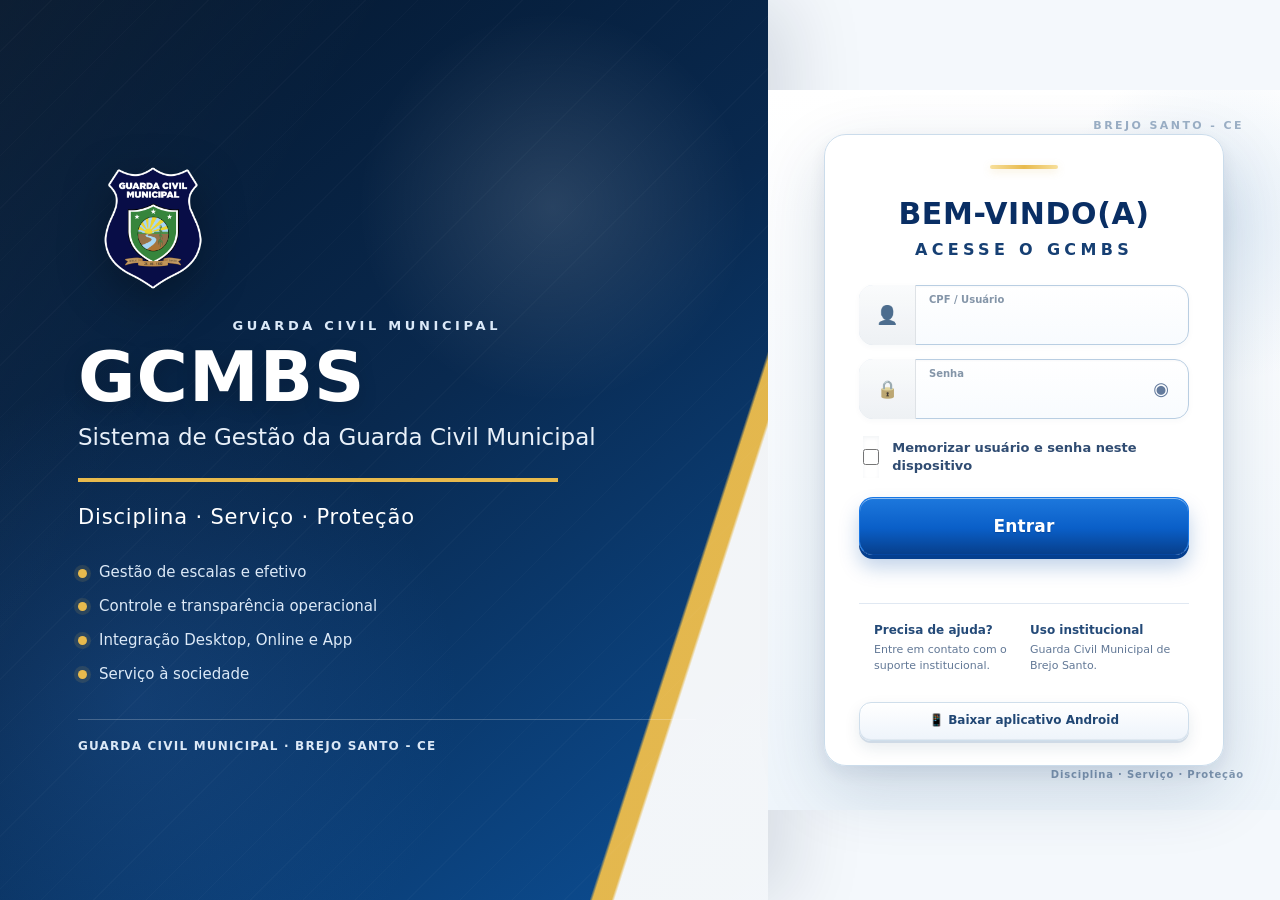
==== banco-r2.html @ 0b6866d9 "Checklists R15: histórico institucional Forms e Desktop, filtros e irregularidades" ====
<!doctype html>
<html lang="pt-BR"><head><meta charset="utf-8"><meta name="viewport" content="width=device-width,initial-scale=1,viewport-fit=cover">
<meta name="theme-color" content="#0f172a"><link rel="icon" type="image/svg+xml" href="icon.svg?v=100085"><link rel="manifest" href="manifest.webmanifest?v=100085"><link rel="stylesheet" href="css/app.css?v=100085"><link rel="stylesheet" href="css/gcmbs-design-system-v76.css?v=100085"><title>GCMBS — R2</title><link rel="stylesheet" href="css/gcmbs-desktop-parity-v107.css?v=100108">
<!-- GCMBS_V117_EXACT_STYLE -->
<!-- GCMBS_V118_EXACT_STYLE -->
<link rel="stylesheet" href="css/gcmbs-online-app-v118-exact.css?v=100118">

<!-- GCMBS_V119_POLISH_STYLE --><!-- GCMBS_V120_SPACING --><!-- GCMBS_V122_CONTROLS_STYLE -->
<link rel="stylesheet" href="css/gcmbs-online-app-v122-controls.css?v=100122">

<!-- GCMBS_V123_TOP_CLEAN_STYLE -->
<!-- GCMBS_V124_TOP_FINAL -->
<link rel="stylesheet" href="css/gcmbs-online-app-v124-top-final.css?v=100124">

<!-- GCMBS_V127_FERIADOS_CSS -->
<link rel="stylesheet" href="css/gcmbs-v127-feriados-nao-comandantes.css?v=100127">
<link rel="stylesheet" href="css/gcmbs-report-grid-spacing-v176.css?v=100176">

<!-- GCMBS_V285_LOGIN_HERO -->
<style>
@media (min-width:900px){
  html body #loginTela.gc131-login .gc131-login-visual{
    background:#062a57 url('assets/gcmbs-login-hero-v285.webp?v=100285') left top/cover no-repeat!important;
    box-shadow:18px 0 48px rgba(1,21,44,.12)!important;
  }
}
</style>

<!-- GCMBS_UI_SEM_QUADRO_AVISOS_20261117 -->


<style id="gcmbs-remover-avisos-layout">
/* GCMBS_REMOVER_AVISOS_LAYOUT_20261117 */

.gc118-bottom{grid-template-columns:minmax(0,1fr)!important;}
.gc118-chart{grid-column:1/-1!important;min-width:0!important;}
</style>
<link rel="stylesheet" href="css/gcmbs-paridade-desktop-20261117-r9.css?v=100329-r9r2">
<link rel="stylesheet" href="css/gcmbs-permutas-layout-r11.css?v=100331-r11">
<link rel="stylesheet" href="css/gcmbs-quadro-tela-unica-v381.css?v=100392-extra-buttons">
<link rel="stylesheet" href="css/gcmbs-relatorios-r14.css?v=20261127-r14">
</head>
<body>
<section id="loginTela" class="login-screen">
  <div class="login-card">
    <img id="loginIcone" src="icon.png" onerror="this.src='icon.svg'" alt="GCMBS" class="login-icon">
    <h1>GCMBS</h1><p class="muted">Sistema institucional online</p>
    <form id="loginForm">
      <label>Usuário / CPF<input id="loginUsuario" autocomplete="username" required></label>
      <label>Senha<input id="loginSenha" type="password" autocomplete="current-password" required></label><label class="check"><input id="loginLembrar" type="checkbox" checked> Lembrar meu acesso neste dispositivo</label>
      <button id="entrar" class="primary" type="submit">Entrar</button>
      <div id="loginErro" class="login-error"></div>
    </form>
    <small class="muted">Use a mesma conta e senha do GCMBS Desktop.</small>
    <div style="margin-top:14px;text-align:center"><a class="secondary" href="https://guardamunicipalbs-alt.github.io/gcmbs-online/instalar.html" target="_blank" rel="noopener" style="display:inline-block;text-decoration:none">📱 Baixar aplicativo Android</a></div>
  </div>
</section>

<div id="appTela" class="app hidden">
<header><div class="brand-head"><button id="menuToggle" class="menu-toggle" type="button" aria-label="Abrir menu">☰</button><img id="headerIcone" src="icon.png" onerror="this.style.display='none'" alt=""><div><h1>GCMBS</h1><p>Guarda Civil Municipal · Sistema Online</p></div></div><div class="header-user"><span id="connectionStatus" class="connection-status">Online</span><span id="headerUsuario"></span><button id="minhaSenha" class="logout" type="button">Minha senha</button><button id="sair" class="logout">Sair</button></div></header>
<main>
<section data-view="inicio">
  <div class="desktop-page-head"><div><h1>Quadro Operacional</h1><p>Resumo diário da operação, disponível a todos os usuários autenticados.</p></div><div class="toolbar"><label>Data <input id="quadroData" type="date"></label></div></div>

  <div class="card hero"><div><small class="muted">Usuário autenticado</small><h2 id="perfilNome"></h2><span id="perfilCargo" class="badge"></span></div></div>
  <section class="dashboard-sector"><h2>Efetivo</h2><div class="dashboard-cards">
    <button class="dashboard-card" data-quadro-detail="efetivo.ativos" data-title="GCM ativos"><span>GCM ativos</span><b id="qAtivos">0</b><small>Ver relação</small></button>
    <button class="dashboard-card" data-quadro-detail="efetivo.afastados" data-title="GCM afastados"><span>GCM afastados</span><b id="qAfastados">0</b><small>Ver relação</small></button>
    <button class="dashboard-card" data-quadro-detail="efetivo.feristas" data-title="GCM em férias"><span>GCM em férias</span><b id="qFerias">0</b><small>Ver relação</small></button>
    <button class="dashboard-card" data-quadro-detail="faltas.registros" data-title="Faltas do dia"><span>Faltas</span><b id="qFaltas">0</b><small>Ver relatório</small></button>
    <button class="dashboard-card" data-quadro-detail="efetivo.servicoA" data-title="Serviço A · 07:00–19:00"><span>Serviço A · 07:00–19:00</span><b id="qServicoA">0</b><small>Ordinários + extras</small></button>
    <button class="dashboard-card" data-quadro-detail="efetivo.servicoB" data-title="Serviço B · 19:00–07:00"><span>Serviço B · 19:00–07:00</span><b id="qServicoB">0</b><small>Ordinários + extras</small></button>
  </div></section>
  <section class="dashboard-sector"><h2>Viaturas</h2><div class="dashboard-cards">
    <button class="dashboard-card" data-quadro-detail="viaturas.total" data-title="Frota cadastrada"><span>Totais</span><b id="qViaturasTotal">0</b><small>Ver relação</small></button>
    <button class="dashboard-card" data-quadro-detail="viaturas.disponivel" data-title="Disponíveis"><span>Disponível</span><b id="qViaturasDisponiveis">0</b><small>Fora de uso e manutenção</small></button>
    <button class="dashboard-card" data-quadro-detail="viaturas.emUso" data-title="Em uso"><span>Em uso</span><b id="qViaturasUso">0</b><small>Ver alocação</small></button>
    <button class="dashboard-card" data-quadro-detail="viaturas.baixadas" data-title="Baixadas / indisponíveis"><span>Baixadas / indisponíveis</span><b id="qViaturasBaixadas">0</b><small>Fora de operação e fora de manutenção</small></button>

    <button class="dashboard-card" data-quadro-detail="viaturas.manutencao" data-title="Em manutenção"><span>Em manutenção</span><b id="qViaturasManut">0</b><small>Ver relação</small></button>
  </div></section>
  <section class="dashboard-sector"><h2>Postos</h2><div class="dashboard-cards one"><button class="dashboard-card" data-quadro-detail="postos.cobertos" data-title="Postos cobertos no dia"><span>Postos cobertos no dia</span><b id="qPostos">0</b><small>Ver postos, turnos e GCMs</small></button></div><div id="qAviso" class="notice">Carregando Quadro Operacional...</div></section>
  
</section>
<section data-view="relatorios" class="hidden">
  <div class="desktop-page-head"><div><h1>Relatórios</h1><p>Consulta institucional própria, alimentada exclusivamente pela réplica integral do Desktop.</p></div><div class="toolbar"><button id="relatoriosAtualizar" class="secondary" type="button">↻ Atualizar</button><button id="relatoriosImprimir" class="secondary" type="button">Imprimir</button></div></div>
  <div class="card report-filters"><label>Data inicial<input id="relatoriosIni" type="date"></label><label>Data final<input id="relatoriosFim" type="date"></label><label>GCM<select id="relatoriosGcm"><option value="">Todos os GCMs</option></select></label><label>Posto<select id="relatoriosPosto"><option value="">Todos os postos</option></select></label><button id="relatoriosGerar" class="primary" type="button">Gerar relatório</button></div>
  <div class="card"><div id="relatoriosStatus" class="notice">Carregando relatório institucional...</div><div id="relatoriosLista" class="list module-record-list" style="margin-top:12px"></div></div>
</section>

<section data-view="ocorrencias" class="hidden">
  <div class="desktop-page-head"><div><h1>Ocorrências e Produção Operacional</h1><p>Formulário institucional equivalente ao Desktop, otimizado para uso em campo.</p></div><button id="occNovo" class="primary" type="button">Nova ocorrência</button></div>
  <div id="occFormCard" class="card hidden"><form id="occForm" class="desktop-form">
    <div class="form-section"><h2>Dados da ocorrência</h2><div class="form-grid">
      <label>Data da ocorrência<input id="occData" type="date" required></label><label>Hora da ocorrência<input id="occHora" type="time" required></label>
      <label class="full">Natureza da ocorrência <small>Selecione uma ou mais opções.</small><div id="occNaturezas" class="choice-grid"></div></label>
      <label class="full">Outra natureza<input id="occNaturezaOutro"></label>
      <label>Ocorrência recebida via<select id="occVia"><option value="">Selecione...</option><option>CENTRAL / RÁDIO</option><option>TELEFONE</option><option>WHATSAPP</option><option>SOLICITAÇÃO DIRETA</option><option>FLAGRANTE DURANTE PATRULHAMENTO</option><option>OUTRO</option></select></label>
      <label>Outro meio<input id="occViaOutro"></label><label class="full">Local da ocorrência<input id="occLocal" placeholder="Bairro / rua / número / ponto de referência"></label>
    </div></div>
    <div class="form-section"><h2>Suspeito(s), vítima(s) e testemunha(s)</h2><div class="form-grid">
      <label class="full">Dados do(s) suspeito(s)<textarea id="occSuspeitos"></textarea></label><label>Sexo do(s) suspeito(s)<select id="occSuspeitosSexo"><option value="">Não informado</option><option>MASCULINO</option><option>FEMININO</option><option>MÚLTIPLOS - DESCREVER</option><option>OUTRO</option></select></label><label>Descrição / outro<input id="occSuspeitosSexoOutro"></label>
      <label class="full">Dados da(s) vítima(s)<textarea id="occVitimas"></textarea></label><label>Sexo da(s) vítima(s)<select id="occVitimasSexo"><option value="">Não informado</option><option>MASCULINO</option><option>FEMININO</option><option>MÚLTIPLOS - DESCREVER</option><option>OUTRO</option></select></label><label>Descrição / outro<input id="occVitimasSexoOutro"></label>
      <label class="full">Dados da(s) testemunha(s)<textarea id="occTestemunhas"></textarea></label>
    </div></div>
    <div class="form-section"><h2>Procedimentos e materiais</h2><div class="form-grid">
      <label>Uso de algemas<select id="occAlgemas"><option>NÃO</option><option>SIM</option></select></label><label class="full">Justificativa para uso de algemas<textarea id="occJustAlgemas"></textarea></label>
      <label class="full">Materiais apreendidos<textarea id="occMateriais"></textarea></label>
    </div></div>
    <div class="form-section"><h2>Equipe e histórico</h2><div class="form-grid">
      <label class="full">Membros da equipe <small>Os GCMs escalados no período aparecem pré-selecionados quando possível.</small><div id="occEquipe" class="choice-grid"></div></label>
      <label>Condutor da ocorrência<select id="occCondutor" required><option value="">Selecione...</option></select></label>
      <label class="full">Procedimentos adotados<textarea id="occProcedimentos"></textarea></label><label class="full">Histórico da ocorrência<textarea id="occHistorico" class="tall"></textarea></label>
    </div></div>
    <div class="form-actions"><button class="primary" type="submit">Registrar ocorrência</button><button id="occCancelar" class="secondary" type="button">Cancelar</button><span id="occMsg" class="muted"></span></div>
  </form></div>
  <div class="card"><div class="toolbar"><div><h2>Ocorrências registradas</h2><small class="muted">Histórico sincronizado com o Desktop.</small></div></div><div id="occLista" class="record-grid"></div></div>
</section>
<section data-view="justificativas" class="hidden"><div class="desktop-page-head"><div><h1>Justificativa de Faltas</h1><p>Mesmo cadastro institucional do Desktop, sincronizado online.</p></div></div><div class="card"><h2>Justificativas</h2><p class="muted">Cadastre, consulte e acompanhe justificativas e documentos conforme sua permissão.</p><button id="abrirJustificativas" class="primary">Abrir Justificativa de Faltas</button></div></section>
<section data-view="checklist" class="hidden">
  <div class="desktop-page-head"><div><h1>Check-list de Viaturas</h1><p>Inspeção rápida: todos os itens começam como OK; altere apenas o que apresentar problema.</p></div><button id="chkNovo" class="primary" type="button">Novo check-list</button></div>
  <div id="chkFormCard" class="card hidden"><form id="chkForm" class="desktop-form">
    <div class="form-section"><h2>Identificação</h2><div class="form-grid"><label>Viatura<select id="chkViatura" required></select></label><label>GCM responsável<select id="chkGuarda" disabled></select></label><label>Data<input id="chkData" type="date" required></label><label>Hora<input id="chkHora" type="time"></label><label>KM atual<input id="chkKm" type="number" min="0"></label><label>Situação<select id="chkSituacao"><option>APTA</option><option>APTA COM RESSALVA</option><option>NÃO APTA</option></select></label></div></div>
    <div id="chkPendencia" class="pending-banner hidden"><strong>⚠ Problema constatado no check-list anterior</strong><div id="chkPendenciaTexto"></div><div id="chkResolvidos" class="choice-grid"></div></div>
    <div class="form-section"><h2>Itens de inspeção</h2><div id="chkItens" class="inspection-grid"></div></div>
    <div class="form-section"><h2>Troca de óleo</h2><div id="chkOleoResumo" class="notice">Selecione uma viatura.</div><label class="inline-check"><input id="chkTrocaOleo" type="checkbox"> Óleo trocado neste check-list</label><label id="chkKmTrocaBox" class="hidden">KM da nova troca<input id="chkKmTroca" type="number" min="0"></label></div>
    <label>Observações<textarea id="chkObs"></textarea></label><div class="form-actions"><button class="primary" type="submit">Salvar check-list</button><button id="chkCancelar" class="secondary" type="button">Cancelar</button><span id="chkMsg" class="muted"></span></div>
  </form></div>
  <div class="card"><h2>Histórico</h2><div id="chkLista" class="record-grid"></div></div>
</section>
<section data-view="viaturas" class="hidden">
  <div class="desktop-page-head"><div><h1>Viaturas</h1><p>Acesso rápido aos módulos autorizados da frota.</p></div></div>
  <div class="module-grid fleet-menu">
    <article id="cardAbastecimento" class="module-card ready"><div><strong>Abastecimento</strong><small>Registros e histórico de abastecimentos.</small></div><button id="abrirAbastecimento" class="mini">Abrir</button></article>
    <article id="cardManutencao" class="module-card ready"><div><strong>Manutenção</strong><small>Baixas, retornos e histórico de manutenção.</small></div><button id="abrirManutencao" class="mini">Abrir</button></article>
  </div>
</section>
<section data-view="permutas" class="hidden">
  <div class="card" id="gcmbs-forms-historico-r6-link">
    <div id="gcmbs-nova-permuta-forms" style="display:flex;align-items:center;justify-content:space-between;flex-wrap:wrap;gap:14px;padding:16px 18px;margin-bottom:20px;border:1px solid #c5daef;border-left:4px solid #1766c6;border-radius:12px;background:#f0f6fd;color:#153a60">
      <div style="flex:1;min-width:200px">
        <h2 style="margin:0 0 6px;color:#153a60">Nova solicitação de permuta</h2>
        <p style="margin:0;color:#355575;line-height:1.55">Preencha o formulário com as informações solicitadas. Após o preenchimento, você será informado da decisão (aprovação ou reprovação) pelo e-mail cadastrado no formulário.</p>
      </div>
      <a href="https://forms.gle/BkWk8SpfQoU7JMXq6" target="_blank" rel="noopener noreferrer" style="display:inline-flex;align-items:center;justify-content:center;padding:12px 18px;border-radius:9px;background:#1766c6;color:#fff;text-decoration:none;font-weight:700;text-align:center">Solicitar permuta ↗</a>
    </div>
    <h2>Histórico Google Forms</h2><p class="muted">Solicitações, decisões e última sincronização confirmada na planilha BD_PERMUTAS. Consulta somente leitura.</p><div id="gcmbs-forms-inline-status" class="muted" role="status">O histórico será exibido ao abrir Permutas.</div><iframe id="gcmbs-forms-inline-frame" title="Histórico Google Forms integrado" data-src="./historico-permutas-forms-r6.html?integrado=1&v=20261127-escopo-r12" referrerpolicy="same-origin" scrolling="auto" style="display:none;width:100%;height:720px;border:0;border-radius:10px;background:#fff"></iframe></div>
  <button id="gcmbs-legado-toggle-r11" class="mini" type="button" aria-expanded="false" aria-controls="listaPermutasSolicitadas">Exibir histórico anterior do GCMBS</button>
  <div class="desktop-page-head"><div><h1>Histórico de Permutas</h1><p>Consulta das solicitações e decisões. O formulário e as decisões são realizados fora do GCMBS, conforme o fluxo Google Forms.</p></div></div>
  <p class="gcmbs-permutas-legacy-notice">Histórico legado do Online preservado para consulta. Novas solicitações, aprovações e reprovações seguem exclusivamente o processo do Google Forms.</p>
  <div class="card"><div class="toolbar"><h2>Minhas solicitações anteriores no GCMBS</h2><label>Competência <input id="pmCompetenciaFiltro" type="month"></label></div><div id="listaPermutasSolicitadas" class="list"></div></div>
  <div id="permutaGestaoCard" class="card hidden"><h2>Gerenciamento de permutas — Comando</h2><p class="muted">Analise as solicitações pendentes, aprove, recuse ou retire da fila solicitações registradas de forma equivocada. As decisões são sincronizadas com o Desktop.</p><div id="listaPermutasGestao" class="list"></div></div>
  <div class="card" id="permutaCard"><h2 id="pmTitulo">Nova solicitação de permuta</h2><div class="notice" style="margin-bottom:12px"><b>Acompanhamento da troca agendada V256:</b> as trocas agendadas e compensações criadas pelo fluxo protegido do Desktop aparecem acima com seu status sincronizado. A criação pelo Online será liberada somente após o mesmo fluxo protegido estar disponível no servidor.</div><form id="formPermuta" class="form-grid">
    <label class="full">Modalidade<select id="pmModalidade"><option value="ASSUNCAO">Assumir serviço ordinário — sem troca</option><option value="CESSAO_EXTRA">Assumir um serviço extra</option><option value="TROCA_EXTRA">Troca bilateral de serviços extras</option><option value="TROCA_ORDINARIO_EXTRA">Trocar meu ordinário por um extra</option><option value="TROCA_ORDINARIO">Troca ordinário por ordinário</option></select></label>
    <div class="full notice"><b>Qual opção usar?</b><br><b>Assumir serviço ordinário — sem troca:</b> você substitui outro GCM no ordinário selecionado sem receber serviço de retorno. Se houver outro serviço em negociação, não use esta opção: a troca deve identificar os dois serviços; se o segundo serviço ainda não estiver definido, use Troca de serviço agendada / compensação futura.<br><b>Assumir um serviço extra:</b> você passa a executar o extra e a responsabilidade financeira acompanha a assunção aprovada.<br><b>Troca bilateral de extras:</b> cada GCM executa o extra do outro, mas os créditos financeiros originais permanecem com seus titulares.<br><b>Trocar meu ordinário por um extra:</b> você executa o extra do outro GCM e ele executa o seu ordinário; a troca é apenas operacional, exige a mesma duração e não transfere horas, 50% ou 100%.<br><b>Troca ordinário por ordinário:</b> os dois serviços devem ser identificados no ato da solicitação. Você informa o serviço do outro GCM que irá cumprir e também o seu serviço que ele cumprirá.<br><b>Troca agendada / compensação futura:</b> use quando o segundo serviço ainda não estiver definido; a compensação futura deve ser da mesma natureza e da mesma duração.</div>
    <label class="pm-ordinary">Data do serviço ordinário<input id="pmData" type="date"></label>
    <label class="pm-ordinary">Turno<select id="pmTurno"><option value="A">A · 07:00–19:00</option><option value="B">B · 19:00–07:00</option><option value="COMPLETO">Completo · A+B · 24h</option></select></label>
    <input id="pmExtra" type="hidden" value="0">
    <label class="pm-assuncao">GCM substituído<select id="pmSubstituto" disabled><option value="">Selecione data e turno</option></select></label><div class="full notice pm-assuncao">A lista exibe somente GCMs escalados na data e no período selecionados. Se você já estiver de serviço nesse mesmo período, a solicitação será bloqueada.<br><br>Você é o <b>Substituto</b> e está assumindo a responsabilidade pelo serviço do GCM selecionado. <b>Esta modalidade não é troca.</b> Não pode existir outro serviço de retorno em negociação. Em uma troca comum, os dois serviços precisam ser identificados no ato; para compensação futura, use a Permuta Agendada da mesma natureza e duração.</div>
    <div class="full pm-troca-ordinario hidden"><div class="notice"><b>Troca ordinário por ordinário:</b> o primeiro serviço é o do outro GCM que você irá cumprir. Informe abaixo também o seu serviço que será cumprido pela contraparte. Os dois serviços são obrigatórios antes do envio.</div></div>
    <label class="pm-troca-ordinario hidden">Data do seu serviço em contrapartida<input id="pmDataContrapartida" type="date"></label>
    <label class="pm-troca-ordinario hidden">Turno do seu serviço em contrapartida<select id="pmTurnoContrapartida"><option value="A">A · 07:00–19:00</option><option value="B">B · 19:00–07:00</option><option value="COMPLETO">Completo · A+B · 24h</option></select></label>
    <label id="pmExtraMeuLabel" class="pm-extra hidden">Seu serviço extra (Manual ou Evento)<select id="pmExtraMeu"><option value="">Selecione seu serviço extra...</option></select></label>
    <label id="pmExtraDataLabel" class="pm-mista hidden">Data do serviço extra que deseja receber<input id="pmExtraData" type="date"></label>
    <label class="pm-extra hidden">Serviço extra do outro GCM (Manual ou Evento)<select id="pmExtraOutro"><option value="">Selecione o serviço extra...</option></select></label>
    <div id="pmTrocaAviso" class="full notice pm-extra hidden"><b>Atenção:</b> nas trocas neutras, a alteração é operacional. O crédito financeiro original do extra permanece com o titular original, sem transferência ou recálculo de 50%/100% para criar vantagem.</div>
    <label class="full">Observação<textarea id="pmObs" placeholder="Observação opcional"></textarea></label>
    <div class="full responsibility-term"><h3>TERMO DE RESPONSABILIDADE E CIÊNCIA DE PERMUTA DE PLANTÃO</h3><p><b>Da assunção de responsabilidade.</b> Declaro estar ciente de que a permuta transfere a responsabilidade operacional pelo serviço conforme autorizado pelo Comando e que as informações prestadas são verdadeiras.</p><p><b>Da neutralidade financeira das trocas.</b> Nas modalidades Troca bilateral de extras e Trocar meu ordinário por um extra, os créditos financeiros originais do serviço extra permanecem com seus titulares. Diferenças de horas ou classificação 50%/100% não geram transferência, compensação ou vantagem financeira entre os participantes.</p><p><b>Da ciência, justificativa e penalidades.</b> Estou ciente de que a solicitação depende de aceite quando aplicável e de aprovação do Comando e de que o descumprimento do serviço assumido poderá gerar as providências administrativas cabíveis.</p></div>
    <label class="full check responsibility-check"><input id="pmTermo" type="checkbox" required> <b>CONCORDO COM OS TERMOS.</b></label>
    <button id="pmEnviar" class="primary full" type="submit">Enviar solicitação</button><button id="pmCancelarEdicao" class="secondary full hidden" type="button">Cancelar edição</button><div id="pmMsg" class="full request-message" role="status"></div>
  </form></div>
</section>
<section data-view="gratificacao" class="hidden">
  <div class="desktop-page-head"><div><h1>Gratificação de Motorista</h1><p>Configuração e histórico do crédito automático por tempo reconhecido como motorista.</p></div></div>
  <div class="card"><div class="toolbar"><h2>Automação</h2><span id="grStatus" class="badge">Carregando...</span></div><div id="grConfigBox" class="form-grid"><label class="full check"><input id="grAtivo" type="checkbox" disabled> Gratificação automática</label><label>Horas extras por hora como motorista<input id="grFator" type="number" min="0.001" max="1" step="0.001" value="0.125" disabled></label><div class="notice">Nesta fase segura, a ativação/desativação é feita no Desktop. Online e App acompanham o mesmo estado sincronizado.</div><button id="grSalvar" class="primary" type="button" disabled>Salvar configuração</button><span id="grMsg" class="muted"></span></div></div>
  <div class="card"><div class="toolbar"><h2>Histórico</h2><label>Competência <input id="grComp" type="month"></label></div><div id="grResumo" class="grid"></div><div id="grLista" class="record-grid"></div></div>
</section>
<section data-view="banco" class="hidden">
<div class="card"><div class="toolbar"><h2 id="tituloBanco">Meu banco de horas</h2><label>Competência <input id="bhCompetenciaFiltro" type="month"></label></div><div class="grid"><div class="metric">50%<b id="bh50">0h00</b></div><div class="metric">100%<b id="bh100">0h00</b></div><div class="metric">Débitos<b id="bhDeb">0h00</b></div><div class="metric">Saldo<b id="bhSaldo">0h00</b></div></div></div>
<div class="card"><h2>Solicitar correção</h2><p class="muted">Solicitações devem ser feitas em blocos de 30 minutos. O saldo só muda após aprovação do Comando.</p><form id="formBancoCorrecao" class="form-grid"><label>Competência<input id="bcComp" type="month" required></label><label>Data do serviço<input id="bcData" type="date" required></label><label>Horas<input id="bcHoras" type="number" min="0" max="200" step="1" value="0" required></label><label>Minutos<select id="bcMinutos"><option value="0">00</option><option value="30">30</option></select></label><label>Classe<select id="bcClasse"><option value="50">50%</option><option value="100">100%</option></select></label><label class="full">Descrição<textarea id="bcDescricao" required placeholder="Descreva a correção solicitada"></textarea></label><button id="bcEnviar" class="primary full" type="submit">Enviar solicitação</button><div id="bcMsg" class="full request-message" role="status"></div></form></div>
<div class="card"><h2>Minhas solicitações de correção</h2><div id="listaCorrecoes" class="list"></div></div>
<div id="bancoGestaoCard" class="card hidden"><h2>Análise de horas — Comando</h2><p class="muted">O Comando pode revisar a quantidade e a classe antes de aprovar, ou recusar com justificativa.</p><div id="listaBancoGestao" class="list"></div></div>
<div class="card"><h2>Movimentações recentes</h2><div id="listaBanco" class="list"></div></div>
</section>




<section data-view="online" class="hidden">
  <div class="desktop-page-head module-page-head"><div><div class="module-kicker">GCMBS ONLINE / ANDROID</div><h1 id="onlineModuloTitulo">Módulo institucional</h1><p id="onlineModuloDescricao">Dados integrados ao mesmo cadastro utilizado pelo Desktop.</p></div><div class="module-head-meta"><span id="onlineNivel" class="level read">CONSULTA</span><small id="onlineVersao">Online · 10.0.160 · Aceites V298</small></div></div>
  <div class="card module-landing">
    <div class="notice module-sync-note"><strong>Dados únicos e sincronizados</strong>Esta tela utiliza as mesmas permissões e registros do sistema online. Ações de edição só aparecem para usuários autorizados.</div>
    <div id="onlineEntidades" class="module-grid"></div>
  </div>
  <div id="onlineRegistrosCard" class="card module-records hidden">
    <div class="online-toolbar"><button id="onlineVoltar" class="mini">← Voltar</button><div style="flex:1"><h2 id="onlineTitulo"></h2><small id="onlineDescricao" class="muted"></small></div><button id="onlineNovo" class="primary hidden">Novo registro</button></div>
    <div id="onlineEntityTabs" class="module-tabs hidden"></div><div class="module-record-summary"><div><span>Registros</span><b id="onlineTotal">0</b></div><div><span>Visualização</span><b id="onlineFiltrados">Todos os registros</b></div></div>
    <div class="module-search"><span>⌕</span><input id="onlineFiltro" placeholder="Pesquisar registros..."></div>
    <div id="onlineRegistros" class="list module-record-list"></div>
  </div>
</section>


<dialog id="senhaEditor"><div class="card module-editor-card" style="margin:0"><div class="module-editor-head"><div><div class="module-kicker">SEGURANÇA DA CONTA</div><h2>Senha de acesso</h2></div><button id="senhaFechar" class="dialog-close" type="button">×</button></div><div class="module-editor-fields"><section class="module-editor-section"><h3>Alterar minha senha</h3><label>Senha atual<input id="senhaAtual" type="password" autocomplete="current-password"></label><label>Nova senha<input id="senhaNova" type="password" autocomplete="new-password"></label><label>Confirmar nova senha<input id="senhaConfirmar" type="password" autocomplete="new-password"></label><button id="senhaSalvar" class="primary" type="button">Alterar senha</button></section><section id="senhaResetComando" class="module-editor-section hidden"><h3>Redefinir senha — Comando</h3><p class="muted">Redefine a senha do GCM selecionado para o CPF cadastrado. O usuário deverá alterá-la após o acesso.</p><label>GCM<select id="senhaResetGcm"><option value="">Selecione...</option></select></label><button id="senhaResetar" class="secondary" type="button">Resetar para CPF</button></section><div id="senhaMsg" class="muted"></div></div></div></dialog>
<dialog id="onlineEditor"><div class="card module-editor-card" style="margin:0"><div class="module-editor-head"><div><div class="module-kicker">FORMULÁRIO INSTITUCIONAL</div><h2 id="onlineEditorTitulo">Registro</h2></div><button id="onlineCancelar" class="dialog-close" type="button" aria-label="Fechar">×</button></div><div id="onlineCampos" class="module-editor-fields"></div><div class="form-actions module-editor-actions"><button id="onlineSalvar" class="primary">Salvar</button><button id="onlineCancelarBottom" class="secondary" type="button">Cancelar</button></div><div id="onlineMsg" class="muted" style="margin-top:8px"></div></div></dialog>




<section data-view="acessos" class="hidden">
  <div class="card"><h2>Outros</h2><p class="muted">O aplicativo respeita a mesma autorização do GCMBS Desktop. Cada módulo autorizado utiliza uma interface própria ou um formulário estruturado conforme o cadastro correspondente do Desktop. Os dados são sincronizados em nuvem quando houver conexão. O nível CONSULTA/EDIÇÃO vem do Controle de Acesso do GCMBS.</p><div id="listaModulos" class="module-grid"></div></div>
</section>
<section data-view="perfil" class="hidden">
  <div class="card"><h2>Meu perfil</h2><p><b>Usuário:</b> <span id="perfilUsuario"></span></p><p><b>Perfil:</b> <span id="perfilRole"></span></p></div>
  <div class="card" id="appAtualizacaoCard"><h2>Aplicativo Android</h2><p class="muted">Versão deste pacote: <b>10.0.157</b>. Use a página oficial para instalar ou atualizar sem cabo USB.</p><div class="toolbar"><a class="primary" href="https://guardamunicipalbs-alt.github.io/gcmbs-online/instalar.html" target="_blank" rel="noopener" style="display:inline-block;text-decoration:none">Baixar / atualizar app</a><button id="verificarAtualizacaoApp" class="secondary" type="button">Verificar atualização</button></div><div id="statusAtualizacaoApp" class="notice">Consulte a versão publicada antes de instalar.</div></div>
  <div class="card"><h2>Permissões recebidas do Desktop</h2><div id="listaPermissoes" class="permission-list"></div></div>
  <div class="card"><h2>Solicitações enviadas pelo aplicativo</h2><div id="listaSolicitacoes" class="list"></div></div><div class="notice">As solicitações são enviadas ao GCMBS Desktop para validação e processamento. O gerador de escala não é alterado pelo aplicativo.</div>
</section>
</main>
<div id="quadroModal" class="quadro-modal hidden" role="dialog" aria-modal="true"><div class="quadro-modal-card"><div class="quadro-modal-head"><h2 id="quadroModalTitulo">Detalhes</h2><button id="quadroModalFechar" type="button">×</button></div><div id="quadroModalMeta" class="muted"></div><div id="quadroModalLista" class="list"></div></div></div>
<nav id="mainNav" class="desktop-nav"><div class="nav-brand"><strong>GCMBS</strong><small>Menus autorizados</small></div><div id="navGroups" class="nav-groups"></div><div class="nav-fixed"><button data-go="perfil" data-fixed="true">👤 <span>Meu Perfil</span></button></div></nav><div id="navBackdrop" class="nav-backdrop hidden"></div>
</div>
<script defer src="js/gcmbs-design-system-v76.js?v=100386-pendencias-only"></script>
<script type="module" src="js/hf10-r15-online-stability.js?v=100110"></script>
<script type="module" src="js/app-bank-r2-release.js?v=20261127-checklist-r15"></script>
<script defer src="js/gcmbs-quadro-tipo-servico-v151.js?v=100177-extra-classify2"></script>
<script defer src="js/gcmbs-status-desktop-v365.js?v=100365-sync-evidence"></script>

<script defer src="js/gcmbs-desktop-parity-v107.js?v=100388-route-guard"></script><script type="module" src="js/gcmbs-audit-fixes-v110.js?v=100156"></script>
<!-- GCMBS_V118_EXACT_LAYOUT -->
<script defer src="js/gcmbs-online-app-v118-exact.js?v=100393-r3-clicks-verified"></script>
<!-- V394: paridade funcional dos detalhes, sem alterar valores do espelho -->
<script defer src="js/gcmbs-quadro-paridade-v394.js?v=100403-ordinario-pendente"></script><!-- GCMBS_V122_CONTROLS_SCRIPT -->
<script defer src="js/gcmbs-online-app-v122-controls.js?v=100122"></script>
<!-- GCMBS_V127_FERIADOS_JS -->
<script defer src="js/gcmbs-v127-feriados-nao-comandantes.js?v=100127"></script>
<script defer src="js/gcmbs-v137-checklist-detalhado.js?v=100137"></script><script type="module" src="js/gcmbs-bank-competencia-v233.js?v=100328-model-b-30m"></script>
<script type="module" src="js/gcmbs-permuta-agendada-v259.js?v=100328-model-b-30m"></script><script defer src="js/gcmbs-permuta-agendada-comando-v275.js?v=100328-model-b-30m"></script>
<link rel="stylesheet" href="css/gcmbs-permuta-ux-v302.css?v=100302-ux6"><script defer src="js/gcmbs-permuta-ux-v302.js?v=100302-ux6"></script>
<script defer src="js/gcmbs-permuta-cancel-v150.js?v=100296-r2-nomes-guerra"></script><script defer src="js/gcmbs-permutas-consulta-r9r3.js?v=100329-r9r3"></script><script defer src="js/gcmbs-forms-inline-r10.js?v=20261127-escopo-r12"></script><script defer src="js/gcmbs-permutas-layout-r11.js?v=100331-layout"></script></body></html>
---- css/app.css ----
:root{font-family:Inter,Segoe UI,Arial,sans-serif;color:#172033;background:#f3f6fa;font-synthesis:none}*{box-sizing:border-box}body{margin:0;background:#f3f6fa;color:#172033}button,input,select,textarea{font:inherit}button{cursor:pointer}.hidden{display:none!important}.muted{color:#64748b}.login-screen{min-height:100vh;display:grid;place-items:center;padding:24px}.login-card{width:min(430px,100%);background:#fff;border:1px solid #dbe4ef;border-radius:18px;padding:28px;box-shadow:0 14px 45px #0f172a18}.login-icon{width:84px;height:84px;object-fit:contain;display:block;margin:auto}.login-card h1{text-align:center;margin:8px 0}.login-card>p{text-align:center}.login-card form{display:grid;gap:12px}.login-card label,.desktop-form label,.form-grid label,.report-filters label,.toolbar label{display:grid;gap:6px;font-size:13px;font-weight:600}input,select,textarea{width:100%;min-height:42px;border:1px solid #cbd5e1;border-radius:9px;background:#fff;padding:9px 11px;color:#172033}textarea{min-height:90px;resize:vertical}.check{display:flex!important;grid-template-columns:auto 1fr;align-items:center}.check input{width:auto;min-height:auto}.login-error,.audit-error{color:#b42318}.primary,.secondary,.mini,.logout,.menu-toggle{border:0;border-radius:9px;padding:10px 14px;font-weight:700}.primary{background:#1d4ed8;color:#fff}.secondary,.mini{background:#e8eef8;color:#23324b}.logout{background:#334155;color:#fff}.menu-toggle{background:#1e293b;color:#fff;font-size:20px}.app>header{position:sticky;top:0;z-index:20;background:#0f172a;color:#fff;display:flex;justify-content:space-between;gap:16px;align-items:center;padding:12px 18px;box-shadow:0 2px 10px #0002}.brand-head,.header-user,.toolbar,.record-card-head,.request-actions{display:flex;align-items:center;gap:10px}.brand-head img{width:42px;height:42px;object-fit:contain}.brand-head h1{font-size:18px;margin:0}.brand-head p{font-size:12px;margin:2px 0 0;color:#cbd5e1}.header-user{flex-wrap:wrap;justify-content:flex-end}.connection-status{font-size:12px;padding:5px 9px;border-radius:999px;background:#14532d}main{max-width:1500px;margin:auto;padding:18px}.desktop-page-head{display:flex;justify-content:space-between;gap:14px;align-items:flex-end;margin:4px 0 14px}.desktop-page-head h1{margin:0;font-size:24px}.desktop-page-head p{margin:4px 0 0;color:#64748b}.card{background:#fff;border:1px solid #dbe4ef;border-radius:14px;padding:16px;margin:0 0 14px;box-shadow:0 4px 16px #0f172a0d}.hero{background:linear-gradient(135deg,#fff,#eef4ff)}.dashboard-sector{margin:16px 0}.dashboard-sector h2,.card h2{font-size:17px;margin:0 0 12px}.dashboard-cards{display:grid;grid-template-columns:repeat(auto-fit,minmax(170px,1fr));gap:10px}.dashboard-card{background:#fff;border:1px solid #d8e1ed;border-radius:13px;padding:14px;text-align:left;display:grid;gap:5px}.dashboard-card b{font-size:28px;color:#1d4ed8}.dashboard-card small{color:#64748b}.notice{border-left:4px solid #2563eb;background:#eff6ff;padding:11px 12px;border-radius:8px}.record-warning{border-left:4px solid #d97706;background:#fffbeb;padding:9px 10px;border-radius:7px;margin-top:8px}.record-ok{color:#15803d}.record-grid,.list,.module-record-list{display:grid;gap:10px}.record-grid{grid-template-columns:repeat(auto-fit,minmax(260px,1fr))}.record-card,.item,.pending-card{border:1px solid #dbe4ef;border-radius:11px;padding:12px;background:#fff}.record-card-button{width:100%;text-align:left}.record-card-head{justify-content:space-between;align-items:flex-start}.record-meta{font-size:12px;color:#64748b;margin:5px 0}.status-pill,.badge,.tag-driver,.tag-extra{display:inline-block;border-radius:999px;padding:4px 8px;font-size:11px;font-weight:800;background:#e2e8f0}.status-PENDENTE,.warn{background:#fef3c7;color:#92400e}.ok,.status-APROVADA,.status-APROVADO{background:#dcfce7;color:#166534}.tag-extra{background:#dbeafe;color:#1d4ed8}.tag-driver{background:#ede9fe;color:#6d28d9}.form-grid,.report-filters{display:grid;grid-template-columns:repeat(auto-fit,minmax(190px,1fr));gap:12px}.full{grid-column:1/-1}.form-section{border-top:1px solid #e2e8f0;padding-top:14px;margin-top:14px}.form-section:first-child{border-top:0;padding-top:0}.form-section h2,.form-section h3{margin:0 0 10px}.form-actions{display:flex;gap:9px;align-items:center;flex-wrap:wrap;margin-top:14px}.choice-grid{display:grid;grid-template-columns:repeat(auto-fit,minmax(180px,1fr));gap:8px}.choice-grid label{display:flex;gap:7px;align-items:center;font-weight:500}.choice-grid input{width:auto;min-height:auto}.matrix-wrap,.table{overflow:auto}.report-matrix,table{border-collapse:collapse;width:100%}.report-matrix th,.report-matrix td,table th,table td{border:1px solid #d8e1ed;padding:8px;vertical-align:top}.report-matrix th,table th{background:#f8fafc}.posto-linha{min-width:180px}.gcm-linha{display:flex;gap:5px;align-items:center;flex-wrap:wrap;margin:3px 0}.empty{padding:18px;color:#64748b;text-align:center}.online-kv{display:grid;grid-template-columns:minmax(120px,180px) 1fr;gap:5px 10px;padding:5px 0;border-bottom:1px solid #eef2f7}.online-kv b{font-size:12px;color:#475569}.online-kv span{overflow-wrap:anywhere}.pending-card{display:flex;justify-content:space-between;gap:12px}.pending-card strong{display:block;margin:3px 0}.danger-soft{background:#fee2e2;color:#991b1b}.tall{min-height:150px}@media(max-width:760px){.app>header{align-items:flex-start}.header-user{font-size:12px}.desktop-page-head{align-items:stretch;flex-direction:column}main{padding:12px}.card{padding:12px}.form-grid,.report-filters{grid-template-columns:1fr}.dashboard-cards{grid-template-columns:repeat(2,minmax(0,1fr))}.dashboard-card{padding:11px}.dashboard-card b{font-size:23px}}@media(max-width:430px){.dashboard-cards{grid-template-columns:1fr}.header-user #headerUsuario{display:none}}

/* GCMBS 10.0.76 — correção estrutural da navegação: o Design System precisa definir também posicionamento e fluxo, não apenas aparência. */
.header-user{display:flex;align-items:center;gap:10px}.header-user>span{font-size:12px;color:#cbd5e1}.menu-toggle{display:none;border:0;background:#ffffff15;color:#fff;border-radius:9px;width:46px;height:46px;padding:0;font-size:20px;cursor:pointer}.desktop-nav .nav-brand{display:none}.nav-groups{display:contents}.nav-group-title{display:none}.nav-fixed{display:contents}.nav-backdrop{display:none}.app nav.desktop-nav button{position:relative;border:0;background:transparent;box-shadow:none}.app nav.desktop-nav button .nav-label{display:inline}.nav-badge{margin-left:auto}
@media(min-width:900px){.app{padding-left:288px}.app>header{position:fixed;left:288px;right:0;top:0;z-index:50}.app main{padding-top:92px}.app nav.desktop-nav{position:fixed;left:0;top:0;bottom:0;transform:none;width:288px;display:block;background:#071525;border:0;padding:0 12px 18px;z-index:49;overflow-y:auto;overflow-x:hidden}.desktop-nav .nav-brand{display:block;position:relative;padding:18px 10px 14px;margin:0 -12px 8px;border-bottom:1px solid #ffffff18}.desktop-nav .nav-brand strong{display:block;color:#fff;font-size:20px}.desktop-nav .nav-brand small{display:block;color:#8fa2ba;font-size:11px}.nav-groups{display:block}.nav-group{margin:8px 0}.nav-group-title{display:block;color:#8fa2ba;font-weight:800;font-size:10px;letter-spacing:.1em;text-transform:uppercase;padding:10px 10px 5px}.nav-group-body{display:grid;gap:3px}.nav-fixed{display:grid;gap:3px;border-top:1px solid #ffffff18;padding-top:9px;margin-top:9px}.app nav.desktop-nav button{display:flex;align-items:center;gap:9px;width:100%;color:#dbeafe;text-align:left;padding:11px 12px;border-radius:9px;font-size:13px;white-space:normal}.app nav.desktop-nav button.active{background:#1d4ed8;color:#fff}.app nav.desktop-nav button:hover{background:#17365f}.app nav.desktop-nav button.hidden{display:none!important}}
@media(max-width:899px){.menu-toggle{display:inline-grid;place-items:center}.header-user>span{display:none}.app nav.desktop-nav{position:fixed;left:-292px;top:0;bottom:0;transform:none;width:288px;display:block;background:#0b1b32;border:0;padding:12px;z-index:80;overflow-y:auto;overflow-x:hidden;transition:left .2s}.app nav.desktop-nav.open{left:0}.desktop-nav .nav-brand{display:block;position:relative;padding:8px 8px 14px;border-bottom:1px solid #ffffff18}.desktop-nav .nav-brand strong{display:block;color:#fff;font-size:20px}.desktop-nav .nav-brand small{display:block;color:#8fa2ba}.nav-groups{display:block}.nav-group-title{display:block;color:#8fa2ba;font-size:10px;font-weight:800;text-transform:uppercase;letter-spacing:.1em;padding:14px 8px 5px}.nav-group-body,.nav-fixed{display:grid;gap:3px}.nav-fixed{border-top:1px solid #ffffff18;margin-top:10px;padding-top:10px}.app nav.desktop-nav button{display:flex;align-items:center;gap:9px;width:100%;color:#dbeafe;text-align:left;padding:11px 10px;border-radius:9px;font-size:13px;white-space:normal}.app nav.desktop-nav button.active{background:#1d4ed8;color:#fff}.app nav.desktop-nav button:hover{background:#17365f}.nav-backdrop{display:block;position:fixed;inset:0;background:#0008;z-index:70}.app main{padding-bottom:28px}}
---- css/gcmbs-design-system-v76.css ----
/*
 * GCMBS 10.0.76 — Design System Institucional
 * Camada exclusivamente visual. Não altera regras, dados, cálculos ou permissões.
 */
:root{
  --gc-font: "Segoe UI Variable", "Segoe UI", Inter, system-ui, -apple-system, BlinkMacSystemFont, sans-serif;
  --gc-bg:#f4f7fb;--gc-surface:#ffffff;--gc-surface-2:#f8fafc;--gc-surface-3:#eef3f8;
  --gc-text:#122033;--gc-text-soft:#475569;--gc-muted:#64748b;--gc-line:#dbe4ee;--gc-line-strong:#c8d4e1;
  --gc-brand-950:#071525;--gc-brand-900:#0b1e34;--gc-brand-800:#12304f;--gc-brand-700:#17466f;
  --gc-primary:#1f5ed7;--gc-primary-strong:#184fc0;--gc-primary-soft:#eaf1ff;
  --gc-success:#16824a;--gc-success-soft:#e9f8ef;--gc-warning:#b66a08;--gc-warning-soft:#fff6e5;
  --gc-danger:#c23b36;--gc-danger-soft:#fff0ef;--gc-info:#2563b9;--gc-info-soft:#edf5ff;
  --gc-purple:#7357b8;--gc-purple-soft:#f2effb;--gc-maint:#8c5b2a;--gc-maint-soft:#fbf1e7;
  --gc-r-xs:7px;--gc-r-sm:10px;--gc-r:14px;--gc-r-lg:18px;--gc-r-xl:22px;
  --gc-shadow-sm:0 1px 2px rgba(15,23,42,.04),0 4px 12px rgba(15,23,42,.04);
  --gc-shadow:0 10px 30px rgba(15,23,42,.07);--gc-shadow-lg:0 24px 70px rgba(15,23,42,.18);
  --gc-space-1:4px;--gc-space-2:8px;--gc-space-3:12px;--gc-space-4:16px;--gc-space-5:20px;--gc-space-6:24px;--gc-space-8:32px;
  --gc-sidebar:284px;--gc-sidebar-collapsed:82px;--gc-header:68px;
  --gc-focus:0 0 0 3px rgba(31,94,215,.16);
}
html.gcmbs-ds,html.gcmbs-ds body{font-family:var(--gc-font);background:var(--gc-bg);color:var(--gc-text);font-size:14px;line-height:1.45;-webkit-font-smoothing:antialiased;text-rendering:optimizeLegibility}
html.gcmbs-ds *{box-sizing:border-box}
html.gcmbs-ds ::selection{background:#cfe0ff;color:#0b1e34}
html.gcmbs-ds a{color:var(--gc-primary);text-underline-offset:2px}
html.gcmbs-ds h1,html.gcmbs-ds h2,html.gcmbs-ds h3,html.gcmbs-ds h4{color:var(--gc-text);letter-spacing:-.018em}
html.gcmbs-ds h1{font-size:clamp(24px,2.1vw,30px);line-height:1.16;font-weight:760}
html.gcmbs-ds h2{font-size:19px;line-height:1.25;font-weight:730}
html.gcmbs-ds h3{font-size:15px;line-height:1.3;font-weight:700}
html.gcmbs-ds .muted,html.gcmbs-ds small{color:var(--gc-muted)}

/* Estrutura geral */
html.gcmbs-ds .app{min-height:100vh;background:var(--gc-bg)}
html.gcmbs-ds main{max-width:1540px;padding:22px 24px 40px}
html.gcmbs-ds .desktop-page-head,html.gcmbs-ds .gc-page-header{display:flex;justify-content:space-between;align-items:flex-end;gap:18px;margin:4px 0 20px;padding:0}
html.gcmbs-ds .desktop-page-head h1,html.gcmbs-ds .gc-page-header h1{margin:0}
html.gcmbs-ds .desktop-page-head p,html.gcmbs-ds .gc-page-header p{margin:6px 0 0;color:var(--gc-muted);font-size:13px;max-width:840px}
html.gcmbs-ds .gc-kicker,html.gcmbs-ds .module-kicker{text-transform:uppercase;letter-spacing:.115em;font-size:10px;font-weight:800;color:var(--gc-primary);margin-bottom:5px}
html.gcmbs-ds .gc-section{margin:22px 0}
html.gcmbs-ds .gc-section-title{display:flex;align-items:center;justify-content:space-between;gap:12px;margin-bottom:10px}


/* Cabeçalhos e módulos genéricos legados — absorvidos pelo Design System */
html.gcmbs-ds .module-page-head{display:flex;justify-content:space-between;align-items:flex-start;gap:18px;padding:18px 20px;border:1px solid var(--gc-line);border-radius:var(--gc-r-lg);background:var(--gc-surface);margin-bottom:16px;box-shadow:var(--gc-shadow-sm)}
html.gcmbs-ds .module-page-head h1,html.gcmbs-ds .module-page-head h2{margin:0}.module-head-meta{display:flex;flex-direction:column;align-items:flex-end;gap:7px}.module-head-meta small{color:var(--gc-muted)}
html.gcmbs-ds .online-toolbar,html.gcmbs-ds .toolbar,html.gcmbs-ds .action-bar,html.gcmbs-ds .gc-action-bar{display:flex;align-items:center;gap:9px;flex-wrap:wrap}.online-toolbar h2{flex:1 1 220px;margin:0}.online-toolbar>div{min-width:0}
html.gcmbs-ds .module-sync-note{margin-bottom:14px}.module-sync-note strong{display:block;margin-bottom:4px}.module-landing:has(#onlineEntidades:empty){display:none}.module-records{padding:18px!important}
html.gcmbs-ds .module-grid{display:grid;grid-template-columns:repeat(auto-fit,minmax(260px,1fr));gap:12px}.module-card{display:grid;grid-template-columns:1fr auto;gap:8px 12px;align-items:center}.module-card strong{display:block}.module-card small{display:block;color:var(--gc-muted);margin-top:4px;line-height:1.4}.module-card .level{font-size:10px}.module-card .mini,.module-state{grid-column:1/-1;justify-self:start}
html.gcmbs-ds .module-tabs{display:flex;gap:7px;overflow-x:auto;padding:2px 0 12px;margin:0 0 14px;border-bottom:1px solid var(--gc-line);scrollbar-width:thin}.module-tab{white-space:nowrap;border:1px solid var(--gc-line-strong)!important;background:#fff!important;color:#334155!important;padding:8px 11px!important;border-radius:10px!important;font-size:11px!important;font-weight:750!important;min-height:36px!important}.module-tab:hover{background:var(--gc-surface-2)!important}.module-tab.active{background:var(--gc-primary)!important;border-color:var(--gc-primary)!important;color:#fff!important;box-shadow:0 4px 10px rgba(31,94,215,.13)}
html.gcmbs-ds .module-record-summary{display:grid;grid-template-columns:minmax(130px,170px) minmax(180px,1fr);gap:10px;margin:14px 0}.module-record-summary>div{border:1px solid var(--gc-line);background:var(--gc-surface-2);border-radius:var(--gc-r-sm);padding:10px 12px}.module-record-summary span{display:block;color:var(--gc-muted);font-size:9px;text-transform:uppercase;font-weight:800;letter-spacing:.07em}.module-record-summary b{display:block;margin-top:4px;font-size:15px;color:var(--gc-text);font-weight:720}
html.gcmbs-ds .module-search{display:flex;align-items:center;gap:8px;border:1px solid var(--gc-line-strong);background:#fff;border-radius:var(--gc-r-sm);padding:0 11px;margin-bottom:13px;transition:border-color .15s ease,box-shadow .15s ease}.module-search:focus-within{border-color:#7ba4eb;box-shadow:var(--gc-focus)}.module-search span{font-size:17px;color:var(--gc-muted)}.module-search input{border:0!important;outline:0!important;box-shadow:none!important;background:transparent!important;padding-left:0!important}
html.gcmbs-ds .level.edit{background:var(--gc-success-soft)!important;color:#12623b!important}.level.read{background:#eef2f6!important;color:#41536a!important}

/* Cards e painéis */
html.gcmbs-ds .card,html.gcmbs-ds .section-card,html.gcmbs-ds .gc-card{background:var(--gc-surface);border:1px solid var(--gc-line);border-radius:var(--gc-r-lg);box-shadow:var(--gc-shadow-sm);padding:18px;margin-bottom:16px}
html.gcmbs-ds .card:hover,html.gcmbs-ds .gc-card:hover{border-color:#d1dce8}
html.gcmbs-ds .hero{background:var(--gc-surface);border-color:#d3dfec}
html.gcmbs-ds .dashboard-sector{margin:22px 0}
html.gcmbs-ds .dashboard-sector>h2{font-size:17px;margin:0 0 11px;font-weight:720}
html.gcmbs-ds .dashboard-cards,html.gcmbs-ds .dashboard-grid,html.gcmbs-ds .gc-stat-grid{display:grid;grid-template-columns:repeat(auto-fit,minmax(190px,1fr));gap:12px}
html.gcmbs-ds .dashboard-card,html.gcmbs-ds .stat-card,html.gcmbs-ds .metric{position:relative;min-height:118px;background:var(--gc-surface);border:1px solid var(--gc-line);border-radius:var(--gc-r);padding:16px;text-align:left;box-shadow:none;display:grid;align-content:start;gap:6px;transition:border-color .16s ease,transform .16s ease,box-shadow .16s ease}
html.gcmbs-ds button.dashboard-card:hover,html.gcmbs-ds .stat-card:hover{border-color:#b8cbe2;box-shadow:var(--gc-shadow-sm);transform:translateY(-1px)}
html.gcmbs-ds .dashboard-card span,html.gcmbs-ds .stat-card__label{font-size:12px;font-weight:650;color:var(--gc-text-soft)}
html.gcmbs-ds .dashboard-card b,html.gcmbs-ds .stat-card__value,html.gcmbs-ds .metric b{font-size:30px;line-height:1.05;color:var(--gc-primary);font-weight:760;margin:4px 0 2px}
html.gcmbs-ds .dashboard-card small,html.gcmbs-ds .stat-card__meta{font-size:11px;color:var(--gc-muted)}
html.gcmbs-ds .gc-accent-info{border-left:4px solid var(--gc-info)!important}.gc-accent-success{border-left:4px solid var(--gc-success)!important}.gc-accent-warning{border-left:4px solid var(--gc-warning)!important}.gc-accent-danger{border-left:4px solid var(--gc-danger)!important}

/* Cabeçalho */
html.gcmbs-ds .app>header{height:var(--gc-header);background:rgba(7,21,37,.98);backdrop-filter:blur(14px);border-bottom:1px solid rgba(255,255,255,.08);box-shadow:0 4px 18px rgba(7,21,37,.12);padding:10px 18px}
html.gcmbs-ds .brand-head{gap:11px}.brand-head img{width:38px;height:38px}.brand-head h1{font-size:17px!important;letter-spacing:-.01em;color:#fff!important}.brand-head p{font-size:11px!important;color:#b9c7d8!important}
html.gcmbs-ds .header-user{gap:8px}.header-user>span{font-size:11px;color:#c7d3df}.connection-status{display:inline-flex;align-items:center;gap:6px;border:1px solid rgba(255,255,255,.08);background:#14532d;color:#e9fff1;border-radius:999px;padding:5px 10px;font-size:11px;font-weight:700}.connection-status::before{content:"";width:6px;height:6px;background:#4ade80;border-radius:50%}

/* Menu lateral premium */
html.gcmbs-ds .app nav.desktop-nav{background:linear-gradient(180deg,var(--gc-brand-950),var(--gc-brand-900) 58%,#0d223b);border-right:1px solid rgba(255,255,255,.06);box-shadow:10px 0 30px rgba(7,21,37,.08)}
html.gcmbs-ds .desktop-nav .nav-brand{border-bottom:1px solid rgba(255,255,255,.08);padding:18px 12px 15px}
html.gcmbs-ds .desktop-nav .nav-brand strong{font-size:18px;letter-spacing:.01em}.desktop-nav .nav-brand small{color:#8fa6bd;font-size:10px}
html.gcmbs-ds .nav-group-title{color:#8199b3!important;font-size:9px!important;font-weight:800!important;letter-spacing:.13em!important;padding:14px 10px 6px!important}
html.gcmbs-ds .app nav button{min-height:42px;color:#d8e6f4;border-radius:10px;padding:10px 11px!important;font-size:12px!important;transition:background .15s ease,color .15s ease,transform .15s ease}
html.gcmbs-ds .app nav button:hover{background:rgba(96,165,250,.12)!important;color:#fff!important}
html.gcmbs-ds .app nav button.active{background:linear-gradient(90deg,#1f5ed7,#2b68dd)!important;color:#fff!important;box-shadow:0 6px 16px rgba(31,94,215,.22)}
html.gcmbs-ds .app nav button .nav-icon{width:20px;text-align:center;opacity:.95}
html.gcmbs-ds .nav-badge{min-width:18px;height:18px;line-height:18px;padding:0 5px;background:#dc3f3f;color:#fff;border-radius:999px;font-size:9px;font-weight:800}
html.gcmbs-ds .gc-nav-collapse{display:flex;align-items:center;justify-content:center;width:30px;height:30px;position:absolute;right:10px;top:18px;border:1px solid rgba(255,255,255,.12)!important;border-radius:9px!important;background:rgba(255,255,255,.06)!important;color:#dbeafe!important;padding:0!important;z-index:2}
html.gcmbs-ds.gc-nav-collapsed{--gc-sidebar:var(--gc-sidebar-collapsed)}
html.gcmbs-ds.gc-nav-collapsed .desktop-nav .nav-brand strong,html.gcmbs-ds.gc-nav-collapsed .desktop-nav .nav-brand small,html.gcmbs-ds.gc-nav-collapsed .nav-group-title,html.gcmbs-ds.gc-nav-collapsed .app nav button>span:not(.nav-badge){display:none!important}
html.gcmbs-ds.gc-nav-collapsed .desktop-nav .nav-brand{height:68px;border-bottom:0}
html.gcmbs-ds.gc-nav-collapsed .app nav button{justify-content:center!important;padding:10px 6px!important;font-size:17px!important}

/* Botões */
html.gcmbs-ds button,html.gcmbs-ds .primary,html.gcmbs-ds .secondary,html.gcmbs-ds .mini,html.gcmbs-ds .logout,html.gcmbs-ds .gc-btn{font-family:var(--gc-font);border-radius:var(--gc-r-sm);font-weight:650;min-height:38px;padding:9px 13px;transition:transform .12s ease,box-shadow .12s ease,border-color .12s ease,background .12s ease}
html.gcmbs-ds button:active,html.gcmbs-ds .gc-btn:active{transform:translateY(1px)}
html.gcmbs-ds .primary,html.gcmbs-ds .gc-btn-primary{border:1px solid var(--gc-primary)!important;background:var(--gc-primary)!important;color:#fff!important;box-shadow:0 4px 10px rgba(31,94,215,.15)}
html.gcmbs-ds .primary:hover,html.gcmbs-ds .gc-btn-primary:hover{background:var(--gc-primary-strong)!important}
html.gcmbs-ds .secondary,html.gcmbs-ds .mini,html.gcmbs-ds .gc-btn-secondary{border:1px solid var(--gc-line-strong)!important;background:#fff!important;color:#26364b!important;box-shadow:none}
html.gcmbs-ds .secondary:hover,html.gcmbs-ds .mini:hover{background:var(--gc-surface-2)!important;border-color:#b7c6d6!important}
html.gcmbs-ds .gc-btn-success{border:1px solid #1b8a51!important;background:var(--gc-success)!important;color:#fff!important}.gc-btn-warning{border:1px solid #c17a17!important;background:#c87a12!important;color:#fff!important}.gc-btn-danger,.danger,button.danger-soft{border:1px solid #da6b67!important;background:var(--gc-danger-soft)!important;color:#a32925!important}.gc-btn-neutral{border:1px solid var(--gc-line)!important;background:var(--gc-surface-2)!important;color:var(--gc-text-soft)!important}
html.gcmbs-ds .logout{min-height:36px;background:rgba(255,255,255,.11)!important;border:1px solid rgba(255,255,255,.10)!important;color:#fff!important;padding:8px 12px}
html.gcmbs-ds button:focus-visible,html.gcmbs-ds a:focus-visible,html.gcmbs-ds input:focus-visible,html.gcmbs-ds select:focus-visible,html.gcmbs-ds textarea:focus-visible{outline:none;box-shadow:var(--gc-focus)}

/* Formulários */
html.gcmbs-ds label,html.gcmbs-ds .form-group,html.gcmbs-ds .gc-form-group{color:#334155;font-size:12px;font-weight:650;gap:6px}
html.gcmbs-ds input,html.gcmbs-ds select,html.gcmbs-ds textarea{min-height:42px;border:1px solid var(--gc-line-strong);border-radius:var(--gc-r-sm);background:#fff;color:var(--gc-text);padding:9px 11px;box-shadow:inset 0 1px 1px rgba(15,23,42,.02);transition:border-color .15s ease,box-shadow .15s ease,background .15s ease}
html.gcmbs-ds input:hover,html.gcmbs-ds select:hover,html.gcmbs-ds textarea:hover{border-color:#aebfd1}
html.gcmbs-ds input:focus,html.gcmbs-ds select:focus,html.gcmbs-ds textarea:focus{border-color:#6d9be5;box-shadow:var(--gc-focus);outline:0}
html.gcmbs-ds textarea{min-height:96px;line-height:1.5}
html.gcmbs-ds input:disabled,html.gcmbs-ds select:disabled,html.gcmbs-ds textarea:disabled{background:#f1f5f9;color:#8997a8;cursor:not-allowed}
html.gcmbs-ds input[type="checkbox"],html.gcmbs-ds input[type="radio"]{min-height:auto;width:17px;height:17px;accent-color:var(--gc-primary);box-shadow:none}
html.gcmbs-ds .form-grid,html.gcmbs-ds .report-filters{gap:14px}
html.gcmbs-ds .form-section,html.gcmbs-ds fieldset{border:1px solid var(--gc-line);border-radius:var(--gc-r);padding:16px;background:var(--gc-surface-2);margin-top:14px}
html.gcmbs-ds .form-section:first-child{border:1px solid var(--gc-line);padding:16px}
html.gcmbs-ds .form-actions,html.gcmbs-ds .action-bar,html.gcmbs-ds .gc-action-bar{display:flex;align-items:center;gap:8px;flex-wrap:wrap;padding-top:14px;margin-top:14px;border-top:1px solid #edf1f6}
html.gcmbs-ds .field-auto{background:#f8fafc;border:1px dashed #bfcbd8;border-radius:9px;padding:10px 12px;color:var(--gc-muted)}
html.gcmbs-ds .gc-required::after{content:" *";color:var(--gc-danger)}
html.gcmbs-ds .gc-help{font-size:11px;color:var(--gc-muted);font-weight:450}
html.gcmbs-ds .gc-invalid{border-color:#e0827e!important;box-shadow:0 0 0 3px rgba(194,59,54,.10)!important}

/* Abas, filtros e busca */
html.gcmbs-ds .module-tabs,html.gcmbs-ds .tabs,html.gcmbs-ds .gc-tabs{display:flex;gap:7px;overflow-x:auto;padding:2px 0 10px;margin:0 0 14px;border-bottom:1px solid var(--gc-line);scrollbar-width:thin}
html.gcmbs-ds .module-tab,html.gcmbs-ds .tab,html.gcmbs-ds .gc-tab{white-space:nowrap;border:1px solid var(--gc-line);background:#fff;color:var(--gc-text-soft);padding:8px 12px;border-radius:9px;font-size:11px;font-weight:700;min-height:36px}
html.gcmbs-ds .module-tab.active,html.gcmbs-ds .tab.active,html.gcmbs-ds .gc-tab.active{background:var(--gc-primary-soft);border-color:#a9c3ee;color:var(--gc-primary-strong)}
html.gcmbs-ds .module-record-summary{display:grid;grid-template-columns:minmax(130px,180px) minmax(180px,1fr);gap:10px;margin:14px 0}
html.gcmbs-ds .module-record-summary>div{border:1px solid var(--gc-line);background:var(--gc-surface-2);border-radius:var(--gc-r-sm);padding:10px 12px}.module-record-summary span{display:block;color:var(--gc-muted);font-size:9px;text-transform:uppercase;font-weight:800;letter-spacing:.08em}.module-record-summary b{display:block;margin-top:4px;font-size:15px;color:var(--gc-text)}
html.gcmbs-ds .module-search,html.gcmbs-ds .gc-search{display:flex;align-items:center;gap:8px;border:1px solid var(--gc-line-strong);background:#fff;border-radius:var(--gc-r-sm);padding:0 11px;margin-bottom:12px}.module-search input,.gc-search input{border:0!important;box-shadow:none!important;background:transparent!important;padding-left:0!important}.module-search span,.gc-search span{color:var(--gc-muted)}
html.gcmbs-ds .toolbar{gap:8px;flex-wrap:wrap}.toolbar label{min-width:145px}

/* Tabelas */
html.gcmbs-ds .gc-table-wrap,html.gcmbs-ds .matrix-wrap,html.gcmbs-ds .table{width:100%;overflow:auto;border:1px solid var(--gc-line);border-radius:var(--gc-r);background:#fff}
html.gcmbs-ds table{width:100%;border-collapse:separate;border-spacing:0;background:#fff;font-size:12px}
html.gcmbs-ds table th{position:relative;background:#f5f8fb;color:#405268;font-size:10px;text-transform:uppercase;letter-spacing:.045em;font-weight:800;border-bottom:1px solid var(--gc-line-strong);padding:10px 11px;text-align:left;white-space:nowrap}
html.gcmbs-ds table td{padding:10px 11px;border-bottom:1px solid #edf1f5;vertical-align:middle;color:#26364b}
html.gcmbs-ds table tbody tr:nth-child(even) td{background:#fbfcfe}
html.gcmbs-ds table tbody tr:hover td{background:#f2f7ff}
html.gcmbs-ds table tbody tr:last-child td{border-bottom:0}
html.gcmbs-ds .report-matrix th,html.gcmbs-ds .report-matrix td{border-right:1px solid #e4eaf1;border-bottom:1px solid #e4eaf1}
html.gcmbs-ds .gc-table-actions{display:flex;gap:6px;align-items:center;justify-content:flex-end}
html.gcmbs-ds .gc-pagination{display:flex;align-items:center;justify-content:space-between;gap:12px;margin-top:12px;color:var(--gc-muted);font-size:12px}

/* Badges/status */
html.gcmbs-ds .badge,html.gcmbs-ds .status-pill,html.gcmbs-ds .level,html.gcmbs-ds .gc-badge{display:inline-flex;align-items:center;gap:5px;width:max-content;max-width:100%;border-radius:999px;padding:4px 8px;font-size:10px;font-weight:800;line-height:1.15;background:#eef2f6;color:#41536a;border:1px solid rgba(65,83,106,.08)}
html.gcmbs-ds .gc-status-active,html.gcmbs-ds .status-ATIVO,html.gcmbs-ds .status-ATIVA,html.gcmbs-ds .status-APROVADA,html.gcmbs-ds .status-APROVADO{background:var(--gc-success-soft)!important;color:#12623b!important;border-color:#c8ead7!important}
html.gcmbs-ds .gc-status-pending,html.gcmbs-ds .status-PENDENTE{background:var(--gc-warning-soft)!important;color:#8d5507!important;border-color:#f0ddb7!important}
html.gcmbs-ds .gc-status-danger,html.gcmbs-ds .status-RECUSADA,html.gcmbs-ds .status-REPROVADA,html.gcmbs-ds .status-CANCELADA,html.gcmbs-ds .status-INATIVO{background:var(--gc-danger-soft)!important;color:#9e302c!important;border-color:#efcecc!important}
html.gcmbs-ds .gc-status-info,html.gcmbs-ds .tag-extra{background:var(--gc-info-soft)!important;color:#245b9f!important;border-color:#d0e2f6!important}.gc-status-neutral{background:#eef2f6!important;color:#475569!important}.gc-status-purple{background:var(--gc-purple-soft)!important;color:#66509d!important}.gc-status-maintenance{background:var(--gc-maint-soft)!important;color:#7a4d22!important}

/* Alertas */
html.gcmbs-ds .notice,html.gcmbs-ds .alert-box,html.gcmbs-ds .gc-alert{border:1px solid #cfe0f3;border-left:4px solid var(--gc-info);background:var(--gc-info-soft);color:#284766;border-radius:var(--gc-r-sm);padding:11px 13px;box-shadow:none}
html.gcmbs-ds .gc-alert-success{border-color:#c8ead7;border-left-color:var(--gc-success);background:var(--gc-success-soft);color:#235a3f}.gc-alert-warning,.record-warning{border-color:#f0ddb7!important;border-left-color:var(--gc-warning)!important;background:var(--gc-warning-soft)!important;color:#70490f!important}.gc-alert-danger,.audit-error{border-color:#efcecc!important;border-left-color:var(--gc-danger)!important;background:var(--gc-danger-soft)!important;color:#8d2d29!important}
html.gcmbs-ds .request-message.success{background:var(--gc-success-soft);color:#12623b;border:1px solid #c8ead7}.request-message.error{background:var(--gc-danger-soft);color:#9e302c;border:1px solid #efcecc}

/* Registros */
html.gcmbs-ds .record-grid,html.gcmbs-ds .module-grid{gap:12px}.record-card,.item,.pending-card,.module-card{border:1px solid var(--gc-line)!important;border-radius:var(--gc-r)!important;background:#fff!important;box-shadow:none!important;padding:13px 14px!important}.record-card:hover,.module-card:hover{border-color:#c2d0df!important;background:#fff!important}.module-card.ready{border-left:4px solid var(--gc-success)!important}.module-card.desktop-only{border-left:4px solid #94a3b8!important}.module-record-list .item{border-left:3px solid #cfe0f6!important}
html.gcmbs-ds .record-meta{font-size:11px;color:var(--gc-muted)}
html.gcmbs-ds .online-kv{grid-template-columns:minmax(125px,180px) 1fr;gap:6px 12px;padding:6px 0;border-bottom:1px solid #edf1f5}.online-kv b{font-size:11px;color:#526276}.online-kv span{color:#203148}

/* Modais e diálogos */
html.gcmbs-ds dialog{border:0;padding:0;background:transparent;max-width:none;max-height:none}html.gcmbs-ds dialog::backdrop{background:rgba(7,21,37,.56);backdrop-filter:blur(2px)}
html.gcmbs-ds .module-editor-card,html.gcmbs-ds .gc-modal-card{width:min(900px,94vw);max-height:88vh;overflow:auto;background:#fff;border:1px solid var(--gc-line);border-radius:var(--gc-r-xl)!important;box-shadow:var(--gc-shadow-lg);padding:20px!important}
html.gcmbs-ds .module-editor-head,html.gcmbs-ds .gc-modal-head{position:sticky;top:-20px;z-index:3;background:#fff;border-bottom:1px solid #edf1f5;margin-bottom:15px;padding:18px 0 13px;display:flex;justify-content:space-between;align-items:flex-start;gap:12px}.module-editor-head h2{font-size:21px;margin:0}.dialog-close{border:1px solid var(--gc-line)!important;background:var(--gc-surface-3)!important;color:#26364b!important;width:38px;height:38px;min-height:38px;padding:0!important;border-radius:10px!important;font-size:21px}.module-editor-actions{position:sticky;bottom:-20px;background:#fff;padding:12px 0 18px;margin-top:16px;border-top:1px solid #edf1f5}
html.gcmbs-ds .quadro-modal{background:rgba(7,21,37,.58);backdrop-filter:blur(3px)}.quadro-modal-card{border-radius:var(--gc-r-xl)!important;border:1px solid var(--gc-line)!important;box-shadow:var(--gc-shadow-lg)!important}.quadro-modal .item{background:var(--gc-surface-2)!important;border-color:var(--gc-line)!important}

/* Estados vazios/carregamento */
html.gcmbs-ds .empty,html.gcmbs-ds .empty-state,html.gcmbs-ds .gc-empty{padding:30px 16px;text-align:center;color:var(--gc-muted);border:1px dashed #cbd7e4;border-radius:var(--gc-r);background:#fafcff}.gc-empty::before{content:"—";display:block;font-size:22px;color:#9aabba;margin-bottom:5px}
html.gcmbs-ds .gc-loading{position:relative;overflow:hidden;background:#eef2f6;border-radius:8px;color:transparent!important}.gc-loading::after{content:"";position:absolute;inset:0;transform:translateX(-100%);background:linear-gradient(90deg,transparent,rgba(255,255,255,.75),transparent);animation:gc-shimmer 1.35s infinite}@keyframes gc-shimmer{100%{transform:translateX(100%)}}

/* Gráficos */
html.gcmbs-ds .chart,html.gcmbs-ds .chart-card,html.gcmbs-ds .gc-chart{background:#fff;border:1px solid var(--gc-line);border-radius:var(--gc-r);padding:16px}.gc-chart-head{display:flex;align-items:flex-start;justify-content:space-between;gap:12px;margin-bottom:12px}.gc-chart-title{font-weight:720}.gc-chart-meta{font-size:11px;color:var(--gc-muted)}.gc-progress{height:8px;border-radius:999px;background:#e8edf3;overflow:hidden}.gc-progress>span{display:block;height:100%;border-radius:inherit;background:var(--gc-primary)}
html.gcmbs-ds canvas,html.gcmbs-ds svg.gc-chart-svg{max-width:100%;height:auto}

/* Login */
html.gcmbs-ds .login-screen{background:radial-gradient(circle at 15% 15%,rgba(31,94,215,.18),transparent 30%),linear-gradient(145deg,#071525,#0d2845);padding:28px}.login-card{border:1px solid rgba(255,255,255,.24)!important;border-radius:22px!important;padding:30px!important;box-shadow:0 28px 80px rgba(0,0,0,.26)!important}.login-icon{width:78px;height:78px}.login-card h1{font-size:25px}.login-card form{gap:13px}

/* Impressão */
@media print{html.gcmbs-ds body{background:#fff!important}.desktop-nav,.app>header,.menu-toggle,.gc-nav-collapse,.no-print{display:none!important}.app,main{padding:0!important;margin:0!important;max-width:none!important}.card,.gc-card{box-shadow:none!important;break-inside:avoid;border-color:#cbd5e1!important}table{font-size:10px!important}.primary,.secondary,.mini,button{box-shadow:none!important}}

/* Responsividade */
@media(min-width:900px){html.gcmbs-ds .app{padding-left:var(--gc-sidebar)!important;transition:padding-left .18s ease}.app>header{left:var(--gc-sidebar)!important;transition:left .18s ease}.app nav.desktop-nav{width:var(--gc-sidebar)!important;transition:width .18s ease}.app main{padding-top:calc(var(--gc-header) + 20px)!important}}
@media(max-width:899px){html.gcmbs-ds main{padding:14px 12px 28px}.desktop-page-head{align-items:stretch;flex-direction:column}.dashboard-cards,.gc-stat-grid{grid-template-columns:repeat(2,minmax(0,1fr))}.module-head-meta{align-items:flex-start}.app nav.desktop-nav{box-shadow:18px 0 45px rgba(0,0,0,.25)}.gc-nav-collapse{display:none!important}}
@media(max-width:720px){html.gcmbs-ds .form-grid,html.gcmbs-ds .report-filters{grid-template-columns:1fr!important}.module-record-summary{grid-template-columns:1fr 1fr}.pending-card{flex-direction:column}.toolbar{align-items:stretch}.toolbar label,.toolbar button,.toolbar a{width:100%}table.gc-card-table,table.gc-card-table thead,table.gc-card-table tbody,table.gc-card-table tr,table.gc-card-table th,table.gc-card-table td{display:block;width:100%}table.gc-card-table{border:0!important;background:transparent!important}table.gc-card-table thead{display:none}table.gc-card-table tr{background:#fff;border:1px solid var(--gc-line);border-radius:var(--gc-r);padding:8px 12px;margin-bottom:10px;box-shadow:var(--gc-shadow-sm)}table.gc-card-table td{display:grid;grid-template-columns:minmax(100px,38%) 1fr;gap:10px;padding:8px 0;border:0;border-bottom:1px solid #edf1f5;background:transparent!important}table.gc-card-table td:last-child{border-bottom:0}table.gc-card-table td::before{content:attr(data-label);font-size:10px;letter-spacing:.04em;text-transform:uppercase;font-weight:800;color:var(--gc-muted)}}
@media(max-width:480px){html.gcmbs-ds .dashboard-cards,html.gcmbs-ds .gc-stat-grid{grid-template-columns:1fr}.dashboard-card{min-height:104px}.card,.gc-card{padding:14px}.module-record-summary{grid-template-columns:1fr}.module-tabs{margin-left:-2px;margin-right:-2px}.header-user #headerUsuario{display:none!important}.desktop-page-head h1{font-size:23px}.form-actions>button,.action-bar>button{flex:1 1 140px}}

/* Acessibilidade / redução de movimento */
@media(prefers-reduced-motion:reduce){html.gcmbs-ds *,html.gcmbs-ds *::before,html.gcmbs-ds *::after{animation-duration:.001ms!important;animation-iteration-count:1!important;scroll-behavior:auto!important;transition-duration:.001ms!important}}
html.gcmbs-ds td.gc-status-cell{font-weight:750}.gc-cell-active{color:#12623b!important}.gc-cell-pending{color:#8d5507!important}.gc-cell-danger{color:#9e302c!important}.gc-cell-info{color:#245b9f!important}.gc-cell-purple{color:#66509d!important}.gc-cell-maintenance{color:#7a4d22!important}

/* Compatibilidade com bibliotecas de gráficos e listas existentes */
html.gcmbs-ds .chart-container,html.gcmbs-ds .chart-wrapper,html.gcmbs-ds .apexcharts-canvas,html.gcmbs-ds .echarts-for-react{max-width:100%}.apexcharts-tooltip,.chartjs-tooltip{font-family:var(--gc-font)!important;border-radius:10px!important;box-shadow:var(--gc-shadow)!important}.apexcharts-legend-text{color:var(--gc-text-soft)!important}.apexcharts-gridline{stroke:#e7edf4!important}
html.gcmbs-ds .pagination,html.gcmbs-ds .dataTables_paginate{display:flex;align-items:center;gap:6px;flex-wrap:wrap}.pagination button,.dataTables_paginate a{min-width:34px;min-height:34px!important;padding:7px 9px!important;border:1px solid var(--gc-line)!important;border-radius:9px!important;background:#fff!important;color:var(--gc-text-soft)!important}.pagination .active,.dataTables_paginate .current{background:var(--gc-primary)!important;color:#fff!important;border-color:var(--gc-primary)!important}
html.gcmbs-ds .table-responsive,html.gcmbs-ds .matrix-wrap,html.gcmbs-ds .gc-table-wrap{overflow:auto;border-radius:var(--gc-r-sm);scrollbar-width:thin}


/* Desktop legado — cobertura global sem reescrever HTML funcional */
html.gcmbs-ds body>main.wrap,html.gcmbs-ds main.wrap,html.gcmbs-ds .wrap,html.gcmbs-ds .container{width:min(1540px,calc(100% - 40px));max-width:1540px;margin:0 auto;padding:22px 0 36px}
html.gcmbs-ds .wrap>h1,html.gcmbs-ds .container>h1,html.gcmbs-ds body>h1{margin:0 0 5px;font-size:28px}.wrap>h1+p,.container>h1+p{margin:0 0 20px;color:var(--gc-muted)}
html.gcmbs-ds .grid,html.gcmbs-ds .form-grid{display:grid;grid-template-columns:repeat(auto-fit,minmax(220px,1fr));gap:14px}.grid .wide{grid-column:1/-1}
html.gcmbs-ds .filtros,html.gcmbs-ds .filters,html.gcmbs-ds .filter-bar{display:flex;align-items:end;gap:10px;flex-wrap:wrap;padding:12px 14px;margin:12px 0 15px;border:1px solid var(--gc-line);border-radius:var(--gc-r);background:var(--gc-surface-2)}.filtros label,.filters label,.filter-bar label{flex:1 1 170px;min-width:150px}.filtros button,.filters button,.filter-bar button{flex:0 0 auto}
html.gcmbs-ds .termo,html.gcmbs-ds .responsibility-term{margin:16px 0;padding:15px 16px;border:1px solid #cbd8e6!important;border-left:4px solid var(--gc-info)!important;border-radius:var(--gc-r);background:#f7faff!important;color:#334155}.termo h3,.responsibility-term h3{margin:0 0 7px;color:var(--gc-text);font-size:14px}.termo p,.responsibility-term p{margin:5px 0;color:var(--gc-text-soft);font-size:12px;line-height:1.55}
html.gcmbs-ds .cards{display:grid;grid-template-columns:repeat(auto-fit,minmax(190px,1fr));gap:12px}.cards>.card{margin:0;min-height:110px}.card .label{font-size:12px;font-weight:650;color:var(--gc-text-soft)}.card .value{font-size:29px;line-height:1.05;color:var(--gc-primary);font-weight:760;margin:5px 0}.card .small{font-size:11px;color:var(--gc-muted)}
html.gcmbs-ds .searchBox{position:relative;margin:12px 0 16px}.searchBox::before{content:"⌕";position:absolute;left:12px;top:50%;transform:translateY(-50%);font-size:18px;color:var(--gc-muted);pointer-events:none}.searchBox .search,.searchBox input{padding-left:36px!important;background:#fff!important;border:1px solid var(--gc-line-strong)!important;border-radius:11px!important}
html.gcmbs-ds .brand{padding:17px 18px;border-bottom:1px solid var(--gc-line);background:#fff}.brandRow{display:flex;align-items:center;gap:12px}.brandRow h1{margin:0;font-size:20px}.brandRow p{margin:3px 0 0;color:var(--gc-muted);font-size:11px}.brandRow .logo{display:grid;place-items:center;width:46px;height:46px;border-radius:13px!important;background:var(--gc-surface-2)!important;box-shadow:none!important}.brandRow .logo img{max-width:42px;max-height:42px}
html.gcmbs-ds .menu-grid,html.gcmbs-ds .menuGrid{display:grid;grid-template-columns:repeat(auto-fill,minmax(210px,1fr));gap:10px}.menu-grid .btn,.menuGrid .btn,html.gcmbs-ds button.btn{display:flex;align-items:center;gap:10px;text-align:left;min-height:48px;border:1px solid var(--gc-line)!important;background:#fff!important;color:var(--gc-text)!important;border-radius:12px!important;padding:11px 13px!important;box-shadow:none!important}.menu-grid .btn:hover,.menuGrid .btn:hover,button.btn:hover{border-color:#b9cadd!important;background:#f9fbfd!important;transform:translateY(-1px)}.menu-grid .btn .icon,.menuGrid .btn .icon,button.btn .icon{width:24px;text-align:center;font-size:17px}.menu-grid .btn .label,.menuGrid .btn .label,button.btn .label{flex:1;font-size:12px;font-weight:680;color:var(--gc-text)}
html.gcmbs-ds .panel,html.gcmbs-ds .box,html.gcmbs-ds .section{border:1px solid var(--gc-line);border-radius:var(--gc-r-lg);background:#fff;box-shadow:var(--gc-shadow-sm);padding:18px;margin-bottom:16px}
html.gcmbs-ds hr{border:0;border-top:1px solid var(--gc-line);margin:20px 0}
html.gcmbs-ds fieldset{min-width:0}
html.gcmbs-ds pre{font-family:"Cascadia Mono",Consolas,monospace;background:#0f1f33;color:#dce9f7;border-radius:12px;padding:14px;overflow:auto;font-size:12px;line-height:1.55}
html.gcmbs-ds kbd{font-family:inherit;font-size:11px;border:1px solid #cbd5e1;border-bottom-width:2px;border-radius:6px;background:#fff;padding:2px 6px}

/* Menu principal Desktop: mantém a organização funcional existente, moderniza a superfície */
html.gcmbs-ds body.gc-menu-page,html.gcmbs-ds body:has(#menuSearch){background:var(--gc-bg)}
html.gcmbs-ds body:has(#menuSearch) .brand{position:sticky;top:0;z-index:5;box-shadow:0 4px 16px rgba(15,23,42,.05)}
html.gcmbs-ds body:has(#menuSearch) .searchBox{max-width:780px;margin:16px auto}
html.gcmbs-ds body:has(#menuSearch) .group,html.gcmbs-ds body:has(#menuSearch) .menu-group{margin:20px 0}.group>h2,.menu-group>h2,.groupTitle,.group-title{font-size:10px!important;text-transform:uppercase;letter-spacing:.1em;color:var(--gc-muted)!important;margin:0 0 8px!important;font-weight:800!important}

/* Detalhes, listas e mensagens do Desktop */
html.gcmbs-ds .list{display:grid;gap:10px}.list>.item,.list>.row{border:1px solid var(--gc-line);border-radius:var(--gc-r);padding:12px 14px;background:#fff}.list>.item:hover,.list>.row:hover{border-color:#c4d2e0}
html.gcmbs-ds .tag,html.gcmbs-ds .pill,html.gcmbs-ds .chip{display:inline-flex;align-items:center;width:max-content;max-width:100%;border-radius:999px;padding:4px 8px;font-size:10px;font-weight:800;background:#eef2f6;color:#41536a}.tag.bad,.pill.bad{background:var(--gc-danger-soft);color:#9e302c}.tag.warn,.pill.warn{background:var(--gc-warning-soft);color:#8d5507}.tag.info,.pill.info{background:var(--gc-info-soft);color:#245b9f}.tag.ok,.pill.ok{background:var(--gc-success-soft);color:#12623b}
html.gcmbs-ds #msg,html.gcmbs-ds [id*="mensagem" i],html.gcmbs-ds [id*="status" i].message{min-height:18px}

@media(max-width:760px){html.gcmbs-ds body>main.wrap,html.gcmbs-ds main.wrap,html.gcmbs-ds .wrap,html.gcmbs-ds .container{width:100%;padding:14px 12px 26px}.filtros,.filters,.filter-bar{align-items:stretch}.filtros label,.filters label,.filter-bar label,.filtros button,.filters button,.filter-bar button{flex:1 1 100%;width:100%}.grid,.form-grid{grid-template-columns:1fr!important}.menu-grid,.menuGrid{grid-template-columns:1fr}.wide{grid-column:auto!important}}

html.gcmbs-ds .nav-icon,html.gcmbs-ds .icon{display:inline-grid;place-items:center;flex:0 0 22px;width:22px;height:22px;color:currentColor}html.gcmbs-ds .nav-icon svg,html.gcmbs-ds .icon svg{width:18px;height:18px;display:block}html.gcmbs-ds .app nav button.active .nav-icon{color:#fff}html.gcmbs-ds button.btn .icon{color:var(--gc-primary);background:var(--gc-primary-soft);border-radius:7px}

/* GCMBS V287 - PERMUTAS MOBILE
   Ajuste exclusivamente visual.
   Nao altera regras operacionais ou financeiras das permutas. */

#permutas .item {
  display: flex;
  flex-direction: column;
  align-items: stretch;
  gap: 8px;
}

#permutas .item > small,
#permutas .item > strong,
#permutas .item > span {
  display: block;
  width: 100%;
  min-width: 0;
  white-space: normal;
  overflow-wrap: anywhere;
  line-height: 1.45;
}

#permutas .item > strong {
  margin: 0;
}

#permutas .item > .status-pill {
  display: inline-flex;
  width: fit-content;
  max-width: 100%;
  align-self: flex-start;
}

#permutas .item > .record-warning {
  width: 100%;
  box-sizing: border-box;
  margin: 2px 0;
}

#permutas .item .request-actions {
  width: 100%;
  display: flex;
  flex-wrap: wrap;
  gap: 8px;
}

@media (max-width: 600px) {
  #permutas .item {
    gap: 10px;
  }

  #permutas .item > small,
  #permutas .item > strong,
  #permutas .item > span {
    line-height: 1.5;
  }
}
---- css/gcmbs-desktop-parity-v107.css ----
/* GCMBS V107 - selagem estrutural dos cadastros: formulário -> pesquisa -> tabela */
html.gc107-clean body.gc107-cadastro #onlineRegistrosCard{
  display:flex!important;
  flex-direction:column!important;
  gap:12px!important;
  padding:16px!important;
}
html.gc107-clean body.gc107-cadastro #onlineRegistrosCard>.online-toolbar{display:none!important}
html.gc107-clean body.gc107-cadastro #onlineEntityTabs{display:none!important}
html.gc107-clean body.gc107-cadastro #onlineRegistrosCard>.module-record-summary{display:none!important}
html.gc107-clean body.gc107-cadastro .gc104-section-head,
html.gc107-clean body.gc107-cadastro .gc104-summary-strip,
html.gc107-clean body.gc107-cadastro .gc104-table-wrap,
html.gc107-clean body.gc107-cadastro .gc104-record-note,
html.gc107-clean body.gc107-cadastro #gc105InlineEditorHost,
html.gc107-clean body.gc107-cadastro #gc105TableHost{display:none!important}

html.gc107-clean body.gc107-cadastro #onlineEditor.gc107-inline-editor{
  position:static!important;inset:auto!important;
  display:block!important;order:1!important;
  width:100%!important;max-width:none!important;max-height:none!important;
  margin:0!important;padding:0!important;border:0!important;background:transparent!important;
  box-shadow:none!important;overflow:visible!important;color:inherit!important;
}
html.gc107-clean body.gc107-cadastro #onlineEditor.gc107-inline-editor::backdrop{display:none!important}
html.gc107-clean body.gc107-cadastro #onlineEditor .module-editor-card{
  width:100%!important;max-width:none!important;margin:0!important;
  padding:14px 15px 15px!important;border:1px solid #cfddea!important;border-radius:16px!important;
  background:linear-gradient(180deg,#fff,#fbfdff)!important;
  box-shadow:inset 0 1px 0 #fff,0 2px 0 #d5e1eb,0 10px 24px rgba(8,43,79,.08)!important;
}
html.gc107-clean body.gc107-cadastro #onlineEditor .module-editor-head{
  display:flex!important;align-items:flex-start!important;justify-content:space-between!important;gap:10px!important;
  margin:0 0 10px!important;padding:0 0 9px!important;border-bottom:1px solid #e5edf4!important;
}
html.gc107-clean body.gc107-cadastro #onlineEditor .module-editor-head .module-kicker{
  font-size:9px!important;letter-spacing:.13em!important;color:#748ba1!important
}
html.gc107-clean body.gc107-cadastro #onlineEditor .module-editor-head h2{
  margin:3px 0 0!important;font-size:18px!important;color:#0a2850!important;font-weight:900!important
}
html.gc107-clean body.gc107-cadastro #onlineEditor .dialog-close{display:none!important}
html.gc107-clean body.gc107-cadastro #onlineEditor .module-editor-fields{display:block!important}
html.gc107-clean body.gc107-cadastro #onlineEditor .module-editor-section{
  margin:0 0 10px!important;padding:11px 12px 12px!important;
  border:1px solid #dbe7f0!important;border-radius:13px!important;background:#fbfdff!important
}
html.gc107-clean body.gc107-cadastro #onlineEditor .module-editor-section h3{
  margin:0 0 9px!important;font-size:11px!important;color:#315879!important;text-transform:uppercase!important;letter-spacing:.04em!important
}
html.gc107-clean body.gc107-cadastro #onlineEditor .form-grid{
  display:grid!important;grid-template-columns:repeat(4,minmax(0,1fr))!important;gap:9px 11px!important
}
html.gc107-clean body.gc107-cadastro #onlineEditor label{
  display:grid!important;gap:5px!important;color:#45617b!important;font-size:10.5px!important;font-weight:800!important
}
html.gc107-clean body.gc107-cadastro #onlineEditor label.full{grid-column:1/-1!important}
html.gc107-clean body.gc107-cadastro #onlineEditor input:not([type=checkbox]):not([type=radio]),
html.gc107-clean body.gc107-cadastro #onlineEditor select,
html.gc107-clean body.gc107-cadastro #onlineEditor textarea{
  width:100%!important;min-height:39px!important;padding:8px 10px!important;
  border:1px solid #b9cee2!important;border-radius:10px!important;
  background:linear-gradient(180deg,#fff,#f8fbfe)!important;color:#0b2c55!important
}
html.gc107-clean body.gc107-cadastro #onlineEditor textarea{min-height:72px!important}
html.gc107-clean body.gc107-cadastro #onlineEditor .module-editor-actions{
  display:flex!important;align-items:center!important;gap:9px!important;flex-wrap:wrap!important;
  margin:3px 0 0!important;padding-top:10px!important;border-top:1px solid #e4edf4!important
}
html.gc107-clean body.gc107-cadastro #onlineEditor .module-editor-actions button{
  min-height:39px!important;padding:0 15px!important;border-radius:11px!important;font-weight:850!important
}
html.gc107-clean body.gc107-cadastro #onlineEditor #onlineSalvar{
  border:1px solid #0758b8!important;background:linear-gradient(180deg,#2e93f1,#0d6bd1)!important;color:#fff!important;
  box-shadow:inset 0 1px 0 rgba(255,255,255,.45),0 3px 0 #064991,0 8px 15px rgba(7,91,184,.18)!important
}
html.gc107-clean body.gc107-cadastro #onlineEditor #onlineNovo,
html.gc107-clean body.gc107-cadastro #onlineEditor #onlineCancelarBottom{
  border:1px solid #b9cee2!important;background:linear-gradient(180deg,#fff,#eef5fb)!important;color:#173f70!important;
  box-shadow:inset 0 1px 0 #fff,0 2px 0 #d5e1eb,0 7px 14px rgba(8,43,79,.07)!important
}

#gc107ListHead{order:2!important;display:flex;align-items:flex-end;justify-content:space-between;gap:14px;flex-wrap:wrap;margin-top:2px;padding:0 1px 8px;border-bottom:1px solid #e5edf4}
#gc107ListHead h3{margin:0;font-size:18px;color:#0a2850;font-weight:900}
#gc107ListHead small{display:block;margin-top:3px;color:#72889e;font-size:10px}
#gc107SearchHost{min-width:290px;flex:0 1 480px}
#gc107SearchHost .module-search{width:100%!important;margin:0!important;display:flex!important;align-items:center!important;gap:7px!important}
#gc107SearchHost .module-search input{width:100%!important;min-width:0!important}

#gc107TableHost{order:3!important;width:100%}
.gc107-table-wrap{width:100%;overflow:auto;border:1px solid #d3e1ec;border-radius:15px;background:#fff;box-shadow:inset 0 1px 0 #fff,0 2px 0 #d5e1eb,0 9px 20px rgba(8,43,79,.07)}
.gc107-table{width:100%;min-width:900px;border-collapse:separate;border-spacing:0;background:#fff}
.gc107-table thead th{
  position:sticky;top:0;z-index:2;padding:10px 9px;background:linear-gradient(180deg,#f7fbff,#edf4fb);
  color:#3b5873;font-size:10px;font-weight:900;text-transform:uppercase;letter-spacing:.045em;
  border-bottom:1px solid #d5e2ed;text-align:left;white-space:nowrap
}
.gc107-table tbody td{padding:10px 9px;border-bottom:1px solid #e8eff5;color:#234362;font-size:12px;vertical-align:middle;background:#fff}
.gc107-table tbody tr:nth-child(even) td{background:#fbfdff}
.gc107-table tbody tr:hover td{background:#f3f8fe}
.gc107-table .gc107-id{width:52px}.gc107-table .gc107-status{font-weight:850}.gc107-table .gc107-actions{width:175px;white-space:nowrap}
.gc107-inline-actions{display:flex;gap:7px;align-items:center;flex-wrap:nowrap}
.gc107-inline-actions button{
  min-height:36px!important;padding:0 13px!important;border-radius:11px!important;font-size:11px!important;font-weight:850!important;
  border:1px solid #b9cee2!important;background:linear-gradient(180deg,#fff,#eef5fb)!important;color:#173f70!important;
  box-shadow:inset 0 1px 0 #fff,0 2px 0 #d5e1eb,0 6px 12px rgba(8,43,79,.07)!important
}
.gc107-inline-actions .gc107-edit{border-color:#8db7dd!important;color:#0b5ea9!important;background:linear-gradient(180deg,#fff,#f1f8ff)!important}
.gc107-inline-actions .gc107-del{border-color:#dfb2b2!important;color:#9f3131!important;background:linear-gradient(180deg,#fff,#fff8f8)!important}
#onlineRegistros.gc107-source-hidden{position:absolute!important;left:-99999px!important;width:1px!important;height:1px!important;overflow:hidden!important;opacity:0!important;pointer-events:none!important}
.gc107-empty{padding:22px;text-align:center;color:#71859a}

@media(max-width:1050px){
  html.gc107-clean body.gc107-cadastro #onlineEditor .form-grid{grid-template-columns:repeat(2,minmax(0,1fr))!important}
}
@media(max-width:720px){
  html.gc107-clean body.gc107-cadastro #onlineEditor .form-grid{grid-template-columns:1fr!important}
  html.gc107-clean body.gc107-cadastro #onlineEditor label.full{grid-column:auto!important}
  #gc107SearchHost{min-width:100%;flex-basis:100%}
  .gc107-table{min-width:760px}
}
---- css/gcmbs-online-app-v118-exact.css ----
/*
 GCMBS V118 — ONLINE + APP NO PADRÃO EXATO DO DESKTOP APROVADO
 Escopo: #appTela. O login institucional existente não é alterado.
 O brasão/escudo não é recriado: o banner usa uma cópia exata do asset do Desktop.
*/
html.gc118-exact{
  --gc118-bg:#eef4fa;
  --gc118-panel:#ffffff;
  --gc118-panel2:#f8fbfe;
  --gc118-line:#d3e1ee;
  --gc118-line2:#c6d9e9;
  --gc118-ink:#0f2e50;
  --gc118-text:#244768;
  --gc118-muted:#6c8299;
  --gc118-blue:#0d65d1;
  --gc118-blue2:#3198f4;
  --gc118-green:#18ad76;
  --gc118-gold:#e4aa20;
  --gc118-red:#e94e4b;
  --gc118-purple:#7942d8;
  --gc118-shadow:0 2px 0 #d5e2ec,0 9px 20px rgba(7,42,77,.08);
  --gc118-shadow-lg:0 3px 0 #c3d6e6,0 16px 34px rgba(6,43,82,.14);
}

/* ---------- SISTEMA ONLINE / APP: linguagem visual global ---------- */
html.gc118-exact #appTela,
html.gc118-exact #appTela main{
  background:linear-gradient(180deg,#f7fafc 0%,var(--gc118-bg) 100%)!important;
  color:var(--gc118-ink)!important;
  font-family:"Segoe UI Variable","Segoe UI",Arial,sans-serif!important;
}
html.gc118-exact #appTela header{
  background:rgba(255,255,255,.96)!important;
  border-bottom:1px solid var(--gc118-line)!important;
  box-shadow:0 3px 13px rgba(10,42,75,.06)!important;
  backdrop-filter:blur(12px);
}
html.gc118-exact #appTela header h1{color:var(--gc118-ink)!important;font-weight:900!important}
html.gc118-exact #appTela header p,
html.gc118-exact #appTela .muted{color:var(--gc118-muted)!important}

html.gc118-exact #appTela .desktop-nav{
  background:linear-gradient(180deg,#0b2c53 0%,#071f3b 100%)!important;
  border-right:1px solid rgba(255,255,255,.08)!important;
  box-shadow:8px 0 25px rgba(3,21,42,.12)!important;
}
html.gc118-exact #appTela .desktop-nav .nav-brand strong,
html.gc118-exact #appTela .desktop-nav .nav-brand small,
html.gc118-exact #appTela .desktop-nav button,
html.gc118-exact #appTela .desktop-nav .nav-group-title{color:#edf6ff!important}
html.gc118-exact #appTela .desktop-nav button{
  border-radius:14px!important;
  border:1px solid rgba(255,255,255,.08)!important;
  background:rgba(255,255,255,.035)!important;
  font-size:14px!important;
  min-height:46px!important;
}
html.gc118-exact #appTela .desktop-nav button:hover{background:rgba(255,255,255,.08)!important}
html.gc118-exact #appTela .desktop-nav button.active{
  background:linear-gradient(180deg,#1578f1,#0c5fc9)!important;
  border-color:#2b8cff!important;
  color:#fff!important;
  box-shadow:0 4px 0 rgba(3,63,136,.45),0 10px 22px rgba(10,92,194,.30)!important;
}

html.gc118-exact #appTela .desktop-page-head{
  border:1px solid var(--gc118-line)!important;
  border-radius:18px!important;
  background:linear-gradient(180deg,#fff,#f8fbfe)!important;
  box-shadow:var(--gc118-shadow)!important;
  padding:15px 17px!important;
}
html.gc118-exact #appTela .desktop-page-head h1{
  color:var(--gc118-ink)!important;font-size:26px!important;line-height:1.1!important;
  font-weight:900!important;letter-spacing:-.02em!important;
}
html.gc118-exact #appTela .desktop-page-head p{font-size:14px!important;line-height:1.4!important}

html.gc118-exact #appTela .card:not(.hero),
html.gc118-exact #appTela .module-card,
html.gc118-exact #appTela .record-card,
html.gc118-exact #appTela .form-section,
html.gc118-exact #appTela dialog .card{
  border:1px solid var(--gc118-line)!important;
  border-radius:20px!important;
  background:linear-gradient(180deg,#fff,#fbfdff)!important;
  box-shadow:var(--gc118-shadow)!important;
}
html.gc118-exact #appTela button,
html.gc118-exact #appTela .btn,
html.gc118-exact #appTela a.primary,
html.gc118-exact #appTela a.secondary{
  border-radius:14px!important;
  font-size:14px!important;
  font-weight:800!important;
}
html.gc118-exact #appTela button.secondary,
html.gc118-exact #appTela .secondary,
html.gc118-exact #appTela button.mini{
  border:1px solid #c8dbea!important;
  background:linear-gradient(180deg,#fff,#eff5fa)!important;
  color:var(--gc118-ink)!important;
  box-shadow:0 2px 0 #cddbe6,0 6px 13px rgba(8,46,83,.07)!important;
}
html.gc118-exact #appTela button.primary,
html.gc118-exact #appTela .primary{
  border:1px solid #0756b0!important;
  background:linear-gradient(180deg,#278df1,#0d65d1)!important;
  color:#fff!important;
  box-shadow:inset 0 1px 0 rgba(255,255,255,.35),0 3px 0 #074b99,0 8px 17px rgba(13,101,209,.20)!important;
}
html.gc118-exact #appTela input,
html.gc118-exact #appTela select,
html.gc118-exact #appTela textarea{
  border:1px solid #bfd2e3!important;
  border-radius:12px!important;
  background:#fff!important;
  color:var(--gc118-ink)!important;
  font-size:14px!important;
  min-height:42px;
}
html.gc118-exact #appTela textarea{line-height:1.45!important}
html.gc118-exact #appTela table{
  border-radius:15px!important;
  overflow:hidden!important;
  border:1px solid var(--gc118-line)!important;
}
html.gc118-exact #appTela th{
  background:#edf5fb!important;color:#20496d!important;font-size:13px!important;
}
html.gc118-exact #appTela td{font-size:13px!important}
html.gc118-exact #appTela .notice{
  border-radius:15px!important;border:1px solid #d2e1ed!important;
  background:linear-gradient(180deg,#fbfdff,#f4f8fc)!important;color:#54718c!important;
}

/* ---------- O HOME É RECONSTRUÍDO: os blocos antigos ficam só como fonte de dados ---------- */
html.gc118-exact section[data-view="inicio"].gc118-home > :not(.gc118-main):not(.gc118-source-stash){
  display:none!important;
}
html.gc118-exact .gc118-source-stash{
  position:absolute!important;
  width:1px!important;height:1px!important;
  overflow:hidden!important;clip:rect(0 0 0 0)!important;
  clip-path:inset(50%)!important;
  white-space:nowrap!important;
  opacity:0!important;pointer-events:none!important;
}
html.gc118-exact .gc118-main{
  display:block!important;
  max-width:1500px!important;
  margin:0 auto!important;
  padding:14px 16px 22px!important;
}
html.gc118-exact .gc118-top{
  display:flex;align-items:center;justify-content:space-between;gap:16px;
  margin:0 0 12px;padding:0 3px;
}
html.gc118-exact .gc118-title h1{
  margin:0 0 3px;color:var(--gc118-ink);
  font-size:27px;line-height:1.05;font-weight:900;letter-spacing:-.025em;
}
html.gc118-exact .gc118-title p{margin:0;color:#7188a0;font-size:13px}
html.gc118-exact .gc118-related{
  display:flex;align-items:center;gap:9px;flex-wrap:wrap;margin:0 0 12px;
}
html.gc118-exact .gc118-related-label{font-size:13px;font-weight:800;color:#345574;margin-right:2px}
html.gc118-exact .gc118-quick{
  min-height:40px;padding:0 16px;border:1px solid #c8dbea;border-radius:13px;
  background:linear-gradient(180deg,#fff,#eff5fa);color:var(--gc118-ink);
  box-shadow:0 2px 0 #ccdbe7,0 7px 14px rgba(8,46,83,.06);font-weight:800;cursor:pointer;
}
html.gc118-exact .gc118-controls{
  display:flex;justify-content:flex-end;align-items:end;gap:9px;margin:0 0 10px;
}
html.gc118-exact .gc118-controls label{
  display:flex;align-items:center;gap:8px;font-size:12px;font-weight:800;color:#496985;
}
html.gc118-exact .gc118-date{
  height:42px;min-width:185px;padding:0 12px!important;
}
html.gc118-exact .gc118-sync{
  height:42px;padding:0 18px!important;border-radius:13px!important;
}

/* ---------- HERO EXATO DO DESKTOP: mesma imagem, copiada do src/ui/assets ---------- */
html.gc118-exact .gc118-hero{
  position:relative;overflow:hidden;isolation:isolate;
  min-height:171px;margin:0 0 12px;border-radius:22px;
  border:1px solid #0a5aaa;
  background:linear-gradient(120deg,#041d3a 0%,#083c72 55%,#075b9e 100%);
  box-shadow:var(--gc118-shadow-lg);
}
html.gc118-exact .gc118-hero::after{
  content:"";position:absolute;right:0;top:0;bottom:0;width:64%;
  background:url('../assets/gcmbs-dashboard-hero-v118.png') right center/auto 100% no-repeat;
  z-index:-2;
}
html.gc118-exact .gc118-hero::before{
  content:"";position:absolute;inset:0;z-index:-1;
  background:linear-gradient(90deg,rgba(3,24,49,.98) 0%,rgba(4,39,76,.95) 37%,rgba(5,45,83,.50) 62%,rgba(5,45,83,.04) 100%);
}
html.gc118-exact .gc118-hero-copy{
  max-width:55%;padding:22px 25px;color:#fff;
}
html.gc118-exact .gc118-kicker{
  font-size:11px;letter-spacing:.19em;text-transform:uppercase;
  color:#b7d5f1;font-weight:900;
}
html.gc118-exact .gc118-hero h2{
  margin:7px 0 7px;color:#fff!important;font-size:30px!important;
  line-height:1.05;font-weight:900;letter-spacing:-.02em;text-shadow:0 2px 12px rgba(0,0,0,.20);
}
html.gc118-exact .gc118-hero p{
  max-width:600px;margin:0;color:#edf5fb!important;font-size:14px!important;line-height:1.42;
}
html.gc118-exact .gc118-gold{
  width:58px;height:4px;margin:13px 0 8px;border-radius:99px;background:#f3bd35;
}
html.gc118-exact .gc118-hero em{font-size:12px;color:#f3f7fb;letter-spacing:.035em}

/* ---------- PAINÉIS COMPACTOS EM DUAS LINHAS ---------- */
html.gc118-exact .gc118-section{
  margin:0 0 12px;padding:12px 13px 13px;
  border:1px solid var(--gc118-line);border-radius:19px;
  background:linear-gradient(180deg,#fff,#fbfdff);box-shadow:var(--gc118-shadow);
}
html.gc118-exact .gc118-section-head{
  display:flex;align-items:center;justify-content:space-between;gap:10px;margin:0 0 9px;
}
html.gc118-exact .gc118-section-head strong{
  color:var(--gc118-ink);font-size:18px;line-height:1.15;font-weight:900;
}
html.gc118-exact .gc118-section-head span{color:#7890a6;font-size:12px}
html.gc118-exact .gc118-grid{display:grid;gap:10px}
html.gc118-exact .gc118-grid.effective{grid-template-columns:repeat(4,minmax(0,1fr))}
html.gc118-exact .gc118-grid.fleet{grid-template-columns:repeat(5,minmax(0,1fr))}
html.gc118-exact .gc118-metric{
  appearance:none;position:relative;overflow:hidden;
  display:grid;grid-template-columns:minmax(0,1fr) auto;
  grid-template-areas:"label value" "sub value";align-items:center;
  column-gap:10px;row-gap:3px;min-width:0;min-height:67px;padding:10px 13px 10px 16px;
  text-align:left;border:1px solid var(--gc118-line2);border-radius:15px;
  background:linear-gradient(180deg,#fff,#f6faff);box-shadow:var(--gc118-shadow);
  color:var(--gc118-ink);cursor:pointer;
}
html.gc118-exact .gc118-metric::before{
  content:"";position:absolute;left:0;top:0;bottom:0;width:5px;
  background:linear-gradient(180deg,var(--gc118-blue2),var(--gc118-blue));
}
html.gc118-exact .gc118-metric.red::before{background:linear-gradient(180deg,#ff817e,var(--gc118-red))}
html.gc118-exact .gc118-metric.gold::before{background:linear-gradient(180deg,#f6cf63,var(--gc118-gold))}
html.gc118-exact .gc118-metric.green::before{background:linear-gradient(180deg,#3dd297,var(--gc118-green))}
html.gc118-exact .gc118-metric.orange::before{background:linear-gradient(180deg,#ffad6b,#ef7738)}
html.gc118-exact .gc118-metric-label{
  grid-area:label;min-width:0;white-space:nowrap;overflow:hidden;text-overflow:ellipsis;
  font-size:14px;font-weight:800;color:#315473;
}
html.gc118-exact .gc118-metric-value{
  grid-area:value;font-size:24px;line-height:1;font-weight:900;color:#0d2d4f;
}
html.gc118-exact .gc118-metric small{
  grid-area:sub;min-width:0;white-space:nowrap;overflow:hidden;text-overflow:ellipsis;
  font-size:11.5px;color:#7188a0;
}
html.gc118-exact .gc118-metric:hover{transform:translateY(-1px);box-shadow:0 3px 0 #cadbe8,0 12px 22px rgba(8,46,83,.10)}

/* ---------- DISTRIBUIÇÃO + AVISOS ---------- */
html.gc118-exact .gc118-bottom{
  display:grid;grid-template-columns:minmax(0,1.45fr) minmax(340px,.9fr);gap:12px;align-items:stretch;
}
html.gc118-exact .gc118-chart,
html.gc118-exact .gc118-notices{
  min-width:0;padding:13px 14px;border:1px solid var(--gc118-line);border-radius:19px;
  background:linear-gradient(180deg,#fff,#fbfdff);box-shadow:var(--gc118-shadow);
}
html.gc118-exact .gc118-bars{
  display:flex;align-items:end;gap:15px;height:154px;padding:12px 9px 2px;
  border-top:1px solid #e4edf4;
  background:repeating-linear-gradient(to top,transparent 0,transparent 29px,rgba(92,132,166,.09) 30px);
}
html.gc118-exact .gc118-bar-col{
  flex:1;height:100%;display:flex;flex-direction:column;justify-content:flex-end;align-items:center;gap:5px;
  border-radius:10px;cursor:pointer;
}
html.gc118-exact .gc118-bar-col:hover{background:rgba(13,101,209,.04)}
html.gc118-exact .gc118-bar-col b{font-size:17px;color:#173b5c}
html.gc118-exact .gc118-bar-col small{font-size:13px;color:#5e7890}
html.gc118-exact .gc118-bar{
  width:min(64px,68%);min-height:4px;border-radius:10px 10px 2px 2px;
  background:linear-gradient(180deg,#3d9cff,#0d65d1);
  box-shadow:inset 0 1px 0 rgba(255,255,255,.45),0 4px 0 #0a51a8,0 8px 15px rgba(10,85,173,.17);
}
html.gc118-exact .gc118-bar.green{background:linear-gradient(180deg,#36c792,#139b69);box-shadow:inset 0 1px 0 rgba(255,255,255,.45),0 4px 0 #0f7d56,0 8px 15px rgba(21,156,110,.16)}
html.gc118-exact .gc118-bar.purple{background:linear-gradient(180deg,#a171f2,#7442d3);box-shadow:inset 0 1px 0 rgba(255,255,255,.45),0 4px 0 #5d33ac,0 8px 15px rgba(116,67,213,.16)}
html.gc118-exact .gc118-bar.red{background:linear-gradient(180deg,#fa7670,#df4743);box-shadow:inset 0 1px 0 rgba(255,255,255,.45),0 4px 0 #b53734,0 8px 15px rgba(223,72,68,.16)}

html.gc118-exact .gc118-notice-body{
  min-height:128px;padding:13px 2px 8px;color:#58718b;font-size:14px;line-height:1.45;
}
html.gc118-exact .gc118-notice-body .notice-board-list{
  display:grid!important;gap:8px!important;
}
html.gc118-exact .gc118-notice-actions{
  padding-top:10px;border-top:1px solid #e5edf4;
}
html.gc118-exact .gc118-notice-actions button{width:100%;min-height:43px;text-align:left;padding:0 14px!important}

/* ---------- MOBILE: MESMA IDENTIDADE, NÃO UMA SEGUNDA INTERFACE ---------- */
@media(max-width:1050px){
  html.gc118-exact .gc118-grid.fleet{grid-template-columns:repeat(3,minmax(0,1fr))}
  html.gc118-exact .gc118-bottom{grid-template-columns:1fr}
  html.gc118-exact .gc118-hero-copy{max-width:68%}
  html.gc118-exact .gc118-hero::after{width:60%}
}
@media(max-width:720px){
  html.gc118-exact .gc118-main{padding:10px 10px calc(24px + env(safe-area-inset-bottom))}
  html.gc118-exact .gc118-top{align-items:flex-start}
  html.gc118-exact .gc118-title h1{font-size:24px}
  html.gc118-exact .gc118-related{gap:7px}
  html.gc118-exact .gc118-related-label{width:100%}
  html.gc118-exact .gc118-quick{min-height:38px;padding:0 13px;font-size:13px}
  html.gc118-exact .gc118-controls{display:grid;grid-template-columns:1fr auto;align-items:end}
  html.gc118-exact .gc118-controls label{display:grid;gap:4px}
  html.gc118-exact .gc118-date{min-width:0;width:100%}
  html.gc118-exact .gc118-hero{min-height:168px;border-radius:20px}
  html.gc118-exact .gc118-hero-copy{max-width:78%;padding:19px 18px}
  html.gc118-exact .gc118-hero::after{width:100%;opacity:.42}
  html.gc118-exact .gc118-hero::before{background:linear-gradient(90deg,rgba(3,24,49,.98),rgba(4,39,76,.87) 58%,rgba(5,45,83,.45))}
  html.gc118-exact .gc118-hero h2{font-size:26px!important}
  html.gc118-exact .gc118-hero p{font-size:13px!important}
  html.gc118-exact .gc118-section{padding:11px}
  html.gc118-exact .gc118-grid.effective,
  html.gc118-exact .gc118-grid.fleet{grid-template-columns:repeat(2,minmax(0,1fr));gap:8px}
  html.gc118-exact .gc118-metric{min-height:78px;display:block;padding:11px 11px 9px 15px}
  html.gc118-exact .gc118-metric-label{display:block;font-size:13px}
  html.gc118-exact .gc118-metric-value{display:block;margin:6px 0 4px;font-size:24px}
  html.gc118-exact .gc118-metric small{display:block;font-size:11px;white-space:normal}
  html.gc118-exact .gc118-section-head strong{font-size:17px}
  html.gc118-exact .gc118-bars{height:143px;gap:7px;padding-left:3px;padding-right:3px}
  html.gc118-exact .gc118-bar{width:min(48px,72%)}
  html.gc118-exact .gc118-bar-col b{font-size:16px}
  html.gc118-exact .gc118-bar-col small{font-size:11.5px;text-align:center}
  html.gc118-exact #appTela .desktop-page-head h1{font-size:23px!important}
}
@media(max-width:420px){
  html.gc118-exact .gc118-main{padding-left:8px;padding-right:8px}
  html.gc118-exact .gc118-controls{grid-template-columns:1fr}
  html.gc118-exact .gc118-sync{width:100%}
  html.gc118-exact .gc118-hero-copy{max-width:92%}
  html.gc118-exact .gc118-grid.effective,
  html.gc118-exact .gc118-grid.fleet{grid-template-columns:1fr 1fr}
}
---- css/gcmbs-online-app-v122-controls.css ----
/*
 GCMBS V122 — move Data + Sincronizar para abaixo do painel institucional
 Escopo:
 - somente Home / Quadro Operacional;
 - move o bloco de controles para logo abaixo do banner institucional;
 - mantém cabeçalho simplificado da V121;
 - não altera dados, regras, brasão, banner ou Desktop.
*/

html.gc122-controls-below-hero .gc122-home-controls-slot{
  display:none;
}

html.gc122-controls-below-hero.gc122-home-active .gc122-home-controls-slot{
  display:flex!important;
  justify-content:flex-end!important;
  align-items:flex-end!important;
  gap:12px!important;
  margin:12px 0 12px 0!important;
  width:100%!important;
}

/* Garante que o bloco movido fique limpo e alinhado. */
html.gc122-controls-below-hero.gc122-home-active .gc122-home-controls-slot .gc118-controls{
  display:flex!important;
  justify-content:flex-end!important;
  align-items:flex-end!important;
  gap:12px!important;
  width:auto!important;
  margin:0!important;
  padding:0!important;
}

/* Remove espaço antigo reservado para os controles na parte superior do conteúdo. */
html.gc122-controls-below-hero.gc122-home-active .gc118-main > .gc118-controls{
  margin-top:0!important;
}

/* Evita que o placeholder antigo crie espaço vazio quando o bloco for movido. */
html.gc122-controls-below-hero.gc122-home-active .gc122-controls-anchor{
  display:none!important;
}

/* Controles continuam compactos e legíveis. */
html.gc122-controls-below-hero.gc122-home-active .gc118-date-group{
  display:flex!important;
  align-items:center!important;
  gap:10px!important;
  white-space:nowrap!important;
}
html.gc122-controls-below-hero.gc122-home-active .gc118-date-group label{
  font-weight:800!important;
  color:#26476b!important;
}
html.gc122-controls-below-hero.gc122-home-active .gc118-date,
html.gc122-controls-below-hero.gc122-home-active .gc118-sync{
  margin:0!important;
}

/* Mobile / app: abaixo do banner, em coluna e largura total. */
@media(max-width:899px){
  html.gc122-controls-below-hero.gc122-home-active .gc122-home-controls-slot{
    justify-content:stretch!important;
    align-items:stretch!important;
    margin:10px 0 12px 0!important;
  }
  html.gc122-controls-below-hero.gc122-home-active .gc122-home-controls-slot .gc118-controls{
    width:100%!important;
    display:grid!important;
    grid-template-columns:1fr!important;
    gap:10px!important;
  }
  html.gc122-controls-below-hero.gc122-home-active .gc118-date-group{
    width:100%!important;
    display:grid!important;
    grid-template-columns:auto 1fr!important;
    align-items:center!important;
    gap:8px!important;
  }
  html.gc122-controls-below-hero.gc122-home-active .gc118-sync{
    width:100%!important;
  }
}
---- css/gcmbs-online-app-v124-top-final.css ----
/*
 GCMBS V124 — topo consolidado.
 - remove + Gerar escala e + GCM definitivamente;
 - substitui "Acesso relacionado" pelo título do módulo;
 - na Home, a faixa mostra "Quadro Operacional / Painel institucional e panorama do dia";
 - remove o título e acessos repetidos dentro da Home;
 - Data + Sincronizar permanecem abaixo do painel institucional (V122).
*/

@media(min-width:900px){
  /* Header fica apenas com sessão/usuário/senha/sair. */
  #appTela>header .brand-head{
    min-width:0!important;
    width:0!important;
    overflow:hidden!important;
  }
  #appTela>header .header-user{
    margin-left:auto!important;
  }

  /* A faixa antiga agora é uma barra de título. */
  #gc103RelatedBar.gc124-route-bar{
    position:fixed!important;
    left:300px!important;
    right:0!important;
    top:88px!important;
    height:58px!important;
    z-index:49!important;
    display:flex!important;
    align-items:center!important;
    justify-content:space-between!important;
    gap:16px!important;
    padding:7px 22px!important;
    background:linear-gradient(180deg,#fbfdff,#f2f7fb)!important;
    border-bottom:1px solid #d5e2ec!important;
    box-shadow:0 3px 9px rgba(8,45,82,.035)!important;
  }

  #gc103RelatedBar.gc124-route-bar .gc124-route-copy{
    min-width:0!important;
    display:flex!important;
    flex-direction:column!important;
    justify-content:center!important;
  }
  #gc103RelatedBar.gc124-route-bar .gc124-route-copy strong{
    color:#102f54!important;
    font-size:20px!important;
    line-height:1.08!important;
    font-weight:950!important;
    letter-spacing:-.02em!important;
    white-space:nowrap!important;
    overflow:hidden!important;
    text-overflow:ellipsis!important;
  }
  #gc103RelatedBar.gc124-route-bar .gc124-route-copy small{
    margin-top:4px!important;
    color:#6d8299!important;
    font-size:11px!important;
    line-height:1.15!important;
    font-weight:700!important;
    white-space:nowrap!important;
    overflow:hidden!important;
    text-overflow:ellipsis!important;
  }
  #gc103RelatedBar.gc124-route-bar .gc103-sync-state{
    flex:0 0 auto!important;
    margin-left:auto!important;
    font-size:10px!important;
    color:#72869b!important;
    white-space:nowrap!important;
  }

  /* Header 88 + barra 58 + 12px de respiro = 158px. */
  #appTela main{
    padding-top:158px!important;
  }
}

/* Home: remove tudo que passou a ser redundante com a barra de título. */
html.gc118-exact section[data-view="inicio"].gc118-home .gc118-top,
html.gc118-exact section[data-view="inicio"].gc118-home .gc118-related{
  display:none!important;
}

/* Neutraliza camadas experimentais anteriores se ainda houver DOM residual. */
#gc103QuickScale,
#gc103QuickGcm,
#gc121HeaderTitle,
.gc123-title-slot{
  display:none!important;
}

/* Data + sincronização seguem no local aprovado da V122. */
html.gc122-controls-below-hero.gc122-home-active .gc122-home-controls-slot{
  display:flex!important;
  margin:12px 0 12px!important;
}

/* Mobile/App: mesma ideia, título numa barra compacta abaixo do header. */
@media(max-width:899px){
  #gc103RelatedBar.gc124-route-bar{
    position:sticky!important;
    top:64px!important;
    left:auto!important;
    right:auto!important;
    min-height:48px!important;
    height:auto!important;
    z-index:18!important;
    display:flex!important;
    align-items:center!important;
    padding:7px 11px!important;
    background:linear-gradient(180deg,#fbfdff,#f2f7fb)!important;
    border-bottom:1px solid #d5e2ec!important;
  }
  #gc103RelatedBar.gc124-route-bar .gc124-route-copy strong{
    font-size:15px!important;
    color:#102f54!important;
    font-weight:900!important;
  }
  #gc103RelatedBar.gc124-route-bar .gc124-route-copy small{
    display:none!important;
  }
  #gc103RelatedBar.gc124-route-bar .gc103-sync-state{
    display:none!important;
  }
}
---- css/gcmbs-v127-feriados-nao-comandantes.css ----
/* GCMBS V127 — somente Feriados em modo CONSULTA */
html.gc127-feriados-readonly #onlineEditor{
  display:none!important;
  visibility:hidden!important;
  pointer-events:none!important;
}
html.gc127-feriados-readonly #onlineNovo{
  display:none!important;
}
html.gc127-feriados-readonly #onlineRegistros button,
html.gc127-feriados-readonly #onlineRegistros .request-actions,
html.gc127-feriados-readonly #onlineRegistros [data-online-edit],
html.gc127-feriados-readonly #onlineRegistros [data-online-del]{
  display:none!important;
}
html.gc127-feriados-readonly #onlineRegistrosCard{
  display:block!important;
}
html.gc127-feriados-readonly dialog#onlineEditor[open]{
  display:none!important;
}
---- css/gcmbs-report-grid-spacing-v176.css ----
/* GCMBS V176 — Relatórios: grade mensal com espaçamento legível.
   Mantém todas as datas e usa rolagem horizontal, evitando comprimir nomes,
   viaturas e marcadores MOTORISTA/Extra.
*/
#relatoriosLista .matrix-wrap{
  width:100%;
  max-width:100%;
  overflow-x:auto!important;
  overflow-y:hidden!important;
  border:1px solid #d8e3ef;
  border-radius:12px;
  background:#fff;
  scrollbar-gutter:stable;
}

#relatoriosLista .report-matrix{
  border-collapse:separate!important;
  border-spacing:0!important;
  table-layout:fixed!important;
  width:max-content!important;
  min-width:100%!important;
  margin:0!important;
}

#relatoriosLista .report-matrix th,
#relatoriosLista .report-matrix td{
  box-sizing:border-box!important;
  min-width:132px!important;
  width:132px!important;
  padding:9px 10px!important;
  vertical-align:top!important;
  line-height:1.25!important;
  overflow-wrap:anywhere;
}

#relatoriosLista .report-matrix thead th{
  position:sticky;
  top:0;
  z-index:3;
  white-space:nowrap;
  text-align:center;
  background:#eaf2f9!important;
  font-size:11px!important;
}

#relatoriosLista .report-matrix .col-posto,
#relatoriosLista .report-matrix .posto-linha{
  min-width:255px!important;
  width:255px!important;
  max-width:255px!important;
  text-align:left!important;
  position:sticky;
  left:0;
  background:#edf4fa!important;
}

#relatoriosLista .report-matrix .col-posto{
  z-index:5;
}

#relatoriosLista .report-matrix .posto-linha{
  z-index:2;
}

#relatoriosLista .posto-linha b{
  display:block!important;
  margin:0 0 5px!important;
  font-size:12px!important;
  line-height:1.25!important;
  white-space:normal!important;
}

#relatoriosLista .posto-linha span{
  display:block!important;
  margin:0!important;
  font-size:10.5px!important;
  line-height:1.2!important;
  color:#60758b!important;
  font-weight:600!important;
  white-space:normal!important;
}

#relatoriosLista .gcm-linha{
  display:grid!important;
  grid-template-columns:minmax(0,1fr)!important;
  align-items:start!important;
  gap:3px!important;
  margin:0!important;
  padding:7px 0!important;
  border-bottom:1px solid #e5edf5;
}

#relatoriosLista .gcm-linha:first-child{
  padding-top:0!important;
}

#relatoriosLista .gcm-linha:last-child{
  padding-bottom:0!important;
  border-bottom:0!important;
}

#relatoriosLista .gcm-linha b{
  display:block!important;
  margin:0!important;
  font-size:11px!important;
  line-height:1.2!important;
  white-space:normal!important;
  color:#173653!important;
}

#relatoriosLista .gcm-linha>span:not(.tag-driver):not(.tag-extra){
  display:block!important;
  margin:0!important;
  font-size:10px!important;
  line-height:1.2!important;
  color:#60758b!important;
  white-space:normal!important;
}

#relatoriosLista .gcm-linha .tag-driver,
#relatoriosLista .gcm-linha .tag-extra{
  display:inline-flex!important;
  align-items:center!important;
  justify-content:center!important;
  justify-self:start!important;
  width:auto!important;
  max-width:100%!important;
  min-height:18px!important;
  padding:2px 6px!important;
  margin:1px 0 0!important;
  font-size:9px!important;
  line-height:1.05!important;
  white-space:normal!important;
  text-align:left!important;
}

#relatoriosLista .report-matrix td.vazio{
  text-align:center!important;
  color:#9aa9b8!important;
  vertical-align:middle!important;
}

@media(max-width:760px){
  #relatoriosLista .report-matrix th,
  #relatoriosLista .report-matrix td{
    min-width:118px!important;
    width:118px!important;
    padding:8px!important;
  }
  #relatoriosLista .report-matrix .col-posto,
  #relatoriosLista .report-matrix .posto-linha{
    min-width:205px!important;
    width:205px!important;
    max-width:205px!important;
  }
}
---- css/gcmbs-paridade-desktop-20261117-r9.css ----
/* GCMBS Online 10.0.329-R9 — paridade visual Permutas com Desktop 17/11/2026.
   Esta folha NÃO altera ações no servidor, entidades nem fluxos legados de sincronização.
   O histórico do Forms continua protegido pelo endpoint de consulta R6. */
section[data-view="permutas"] #permutaCard,
section[data-view="permutas"] #permutaGestaoCard {
  display:none !important;
}
/* Não disponibilizar ações mutáveis das solicitações legadas. Os registros permanecem para consulta. */
section[data-view="permutas"] #listaPermutasSolicitadas button,
section[data-view="permutas"] #listaPermutasSolicitadas [role="button"] {
  display:none !important;
}
section[data-view="permutas"] #gcmbs-forms-historico-r6-link {
  border:1px solid #bed4e9;
  box-shadow:0 3px 14px rgba(14,44,78,.06);
}
section[data-view="permutas"] #gcmbs-forms-historico-r6-link a {
  text-decoration:none;
}
section[data-view="permutas"] .gcmbs-permutas-legacy-notice {
  color:#536782;
  font-size:13px;
  margin:12px 0 16px;
}

/* R9-R2 — corrigir duplicação visual e impedir decisões locais na tela de histórico. */
section[data-view="permutas"] > .desktop-page-head {
  display:none !important; /* título principal já existe no cabeçalho do módulo */
}
section[data-view="permutas"] #gcmbsAgendadaComandoV275 {
  display:none !important; /* formulário de decisão legado, mantido em memória */
}
section[data-view="permutas"] #gcmbsAgRefreshV259 {
  display:none !important; /* sem atualização manual paralela */
}
---- css/gcmbs-permutas-layout-r11.css ----
/* GCMBS Online R11 — paridade visual de Permutas, sem alteração de dados. */
section[data-view="permutas"] #gcmbs-forms-historico-r6-link{
 padding:20px 20px 14px!important; margin-bottom:10px;
}
section[data-view="permutas"] #gcmbs-forms-historico-r6-link > h2{
 margin:0 0 5px!important; font-size:20px; line-height:1.25;
}
section[data-view="permutas"] #gcmbs-forms-historico-r6-link > p.muted{
 margin:0 0 11px!important; line-height:1.45;
}
section[data-view="permutas"] #gcmbs-forms-inline-frame{min-height:680px}
section[data-view="permutas"] #gcmbs-legado-toggle-r11{
 display:inline-flex;align-items:center;justify-content:center;
 margin:6px 0 13px; padding:9px 15px; border:1px solid #bbd0e6;
 border-radius:9px;background:#f5f9fd;color:#17426c;font-weight:600;cursor:pointer;
}
section[data-view="permutas"] #gcmbs-legado-toggle-r11:focus-visible{
 outline:3px solid #78b7f2; outline-offset:2px;
}
section[data-view="permutas"]:not(.gcmbs-legado-aberto-r11) > .card:not(#gcmbs-forms-historico-r6-link),
section[data-view="permutas"]:not(.gcmbs-legado-aberto-r11) > .gcmbs-permutas-legacy-notice{
 display:none!important;
}
/* Áreas operacionais desativadas permanecem ocultas inclusive no legado. */
section[data-view="permutas"] #permutaCard,
section[data-view="permutas"] #permutaGestaoCard,
section[data-view="permutas"] #gcmbsAgendadaComandoV275,
section[data-view="permutas"] #gcmbsAceitesPendentesV297{
 display:none!important;
}
@media(max-width:720px){
 section[data-view="permutas"] #gcmbs-forms-historico-r6-link{padding:12px!important}
}
---- css/gcmbs-quadro-tela-unica-v381.css ----
/* GCMBS ONLINE V381 — Quadro em tela unica, referência Desktop 23/11/2026.
   Escopo limitado à tela inicial, somente apresentação. Sem alterações de dados ou Modelo B.
   Em telas pequenas ou zoom elevado o painel continua rolável para preservar acesso. */
@media (min-width:1100px) and (min-height:650px) {
  html.gc118-exact #appTela > header{
    height:50px!important;min-height:50px!important;
    padding:4px 14px!important;align-items:center!important;
    box-sizing:border-box!important;
  }
  html.gc118-exact #appTela > header .brand-head{
    padding:0!important;margin:0!important;
  }
  html.gc118-exact #appTela > header .brand-head h1{font-size:15px!important}
  html.gc118-exact #appTela > header .brand-head p{font-size:10px!important}
  html.gc118-exact #appTela > header .brand-head img{height:32px!important;width:32px!important}
  html.gc118-exact #appTela > header .header-user button{
    min-height:32px!important;padding:4px 12px!important;font-size:12px!important;
  }
  html.gc118-exact #appTela main{
    max-width:none!important;
    padding:50px 0 0!important;
    height:100dvh!important;
    min-height:0!important;
    box-sizing:border-box!important;
    overflow:hidden!important;
  }
  html.gc118-exact #appTela main > section[data-view="inicio"].gc118-home{
    display:block!important;
    height:calc(100dvh - 50px)!important;
    max-height:calc(100dvh - 50px)!important;
    overflow:hidden!important;
    padding:0!important;margin:0!important;
  }
  html.gc118-exact #appTela main section[data-view="inicio"] .gc118-main{
    box-sizing:border-box!important;
    display:grid!important;
    grid-template-columns:minmax(0,1fr) auto!important;
    grid-template-rows:var(--gc381-banner) var(--gc381-toolbar) var(--gc381-effective) var(--gc381-fleet) minmax(0,1fr) 19px!important;
    --gc381-banner:clamp(114px,20dvh,151px);
    --gc381-toolbar:42px;
    --gc381-effective:clamp(97px,14dvh,111px);
    --gc381-fleet:clamp(97px,14dvh,111px);
    width:100%!important;
    max-width:none!important;
    height:100%!important;
    min-height:0!important;
    padding:8px 12px 5px!important;
    margin:0!important;
    row-gap:7px!important;
    column-gap:10px!important;
    align-items:stretch!important;
  }
  html.gc118-exact #appTela .gc118-main>.gc118-hero{
    grid-column:1/-1!important;grid-row:1!important;
    height:100%!important;min-height:0!important;
    margin:0!important;border-radius:15px!important;
  }
  html.gc118-exact #appTela .gc118-main .gc118-hero-copy{
    padding:clamp(9px,1.8dvh,18px) 24px!important;
    max-width:55%!important;
  }
  html.gc118-exact #appTela .gc118-main .gc118-hero h2{
    font-size:clamp(23px,3dvh,33px)!important;
    margin:4px 0 5px!important;
  }
  html.gc118-exact #appTela .gc118-main .gc118-hero p{
    font-size:clamp(10px,1.45dvh,13px)!important;
    line-height:1.28!important;
  }
  html.gc118-exact #appTela .gc118-main .gc118-gold{margin:7px 0 4px!important;height:3px!important}
  html.gc118-exact #appTela .gc118-main>.gc118-top{
    grid-row:2!important;grid-column:1!important;
    display:flex!important;align-items:center!important;
    min-height:0!important;margin:0!important;padding:0 4px!important;
    gap:9px!important;
  }
  html.gc118-exact #appTela .gc118-main>.gc118-controls{
    grid-row:2!important;grid-column:2!important;
    margin:0!important;padding:0!important;align-self:center!important;
    align-items:center!important;
  }
  html.gc118-exact #appTela .gc118-main .gc118-title h1{
    font-size:19px!important;margin:0!important;line-height:1.1!important;
  }
  html.gc118-exact #appTela .gc118-main .gc118-title p{display:none!important}
  html.gc118-exact #appTela .gc118-main .gc118-date{
    height:34px!important;min-height:34px!important;width:165px!important;
    min-width:165px!important;font-size:12px!important;
  }
  html.gc118-exact #appTela .gc118-main .gc118-section{
    display:flex!important;flex-direction:column!important;
    min-height:0!important;overflow:hidden!important;
    padding:8px 10px!important;margin:0!important;
    border-radius:13px!important;
  }
  html.gc118-exact #appTela .gc118-main>.gc118-section:nth-of-type(2){
    grid-column:1/-1!important;grid-row:3!important;
  }
  html.gc118-exact #appTela .gc118-main>.gc118-section:nth-of-type(3){
    grid-column:1/-1!important;grid-row:4!important;
  }
  html.gc118-exact #appTela .gc118-main .gc118-section-head{
    height:24px!important;flex:none!important;
    margin:0 0 5px!important;align-items:center!important;
  }
  html.gc118-exact #appTela .gc118-main .gc118-section-head strong{
    font-size:15px!important;line-height:1.1!important;
  }
  html.gc118-exact #appTela .gc118-main .gc118-section-head span{
    font-size:10px!important;
  }
  html.gc118-exact #appTela .gc118-main .gc118-section-head{
    border-radius:7px!important;
    background:linear-gradient(180deg,#e3f0ff,#dceafb)!important;
    padding:0 6px!important;
    border-bottom:1px solid #c9dff5!important;
  }
  html.gc118-exact #appTela .gc118-main .gc118-section-head strong::before{
    content:"▣";
    display:inline-flex;align-items:center;justify-content:center;
    width:21px;height:21px;margin-right:8px;
    background:linear-gradient(180deg,#2185ef,#0759c2);
    border-radius:6px;color:white;font-size:12px;vertical-align:middle;
    box-shadow:0 1px 4px #1b60ac33;
  }
  html.gc118-exact #appTela .gc118-main .gc118-chart .gc118-section-head{
    height:27px!important;
  }

  html.gc118-exact #appTela .gc118-main .gc118-grid{
    min-height:0!important;flex:1!important;align-items:stretch!important;
    gap:9px!important;
  }
  html.gc118-exact #appTela .gc118-main .gc118-grid.effective{
    grid-template-columns:repeat(4,minmax(0,1fr))!important;
  }
  html.gc118-exact #appTela .gc118-main .gc118-grid.fleet{
    grid-template-columns:repeat(5,minmax(0,1fr))!important;
  }
  html.gc118-exact #appTela .gc118-main .gc118-metric{
    min-height:0!important;height:100%!important;max-height:none!important;
    padding:6px 9px 6px 47px!important;
    border-radius:10px!important;
    grid-template-columns:minmax(0,1fr) auto!important;
    column-gap:6px!important;row-gap:1px!important;
    align-items:center!important;
  }
  html.gc118-exact #appTela .gc118-main .gc118-metric-icon{
    width:27px!important;height:27px!important;left:10px!important;
    font-size:16px!important;
  }
  html.gc118-exact #appTela .gc118-main .gc118-metric-label{
    font-size:12px!important;line-height:1.08!important;
  }
  html.gc118-exact #appTela .gc118-main .gc118-metric small{
    font-size:10px!important;line-height:1.08!important;
  }
  html.gc118-exact #appTela .gc118-main .gc118-metric-value{
    font-size:23px!important;line-height:1!important;
  }
  html.gc118-exact #appTela .gc118-main>.gc118-bottom{
    grid-row:5!important;grid-column:1/-1!important;
    height:100%!important;min-height:0!important;
    margin:0!important;padding:0!important;
    display:block!important;
  }
  html.gc118-exact #appTela .gc118-main .gc118-chart{
    box-sizing:border-box!important;
    display:flex!important;flex-direction:column!important;
    height:100%!important;min-height:0!important;overflow:hidden!important;
    padding:8px 12px 6px!important;border-radius:13px!important;
  }
  html.gc118-exact #appTela .gc118-main .gc118-bars{
    box-sizing:border-box!important;
    flex:1!important;min-height:0!important;
    width:100%!important;height:auto!important;
    padding:7px 8px 2px!important;gap:8px!important;
    grid-template-columns:repeat(5,minmax(0,1fr))!important;
  }
  html.gc118-exact #appTela .gc118-main .gc118-bar-col{
    height:100%!important;min-height:0!important;gap:2px!important;
  }
  html.gc118-exact #appTela .gc118-main .gc118-bar-col b{font-size:13px!important}
  html.gc118-exact #appTela .gc118-main .gc118-bar-col small{font-size:10px!important}
  html.gc118-exact #appTela .gc118-main .gc118-bar{
    max-height:calc(100% - 36px)!important;width:min(50px,65%)!important;
  }
  html.gc118-exact #appTela .gc118-main>.gc381-footer{
    display:flex!important;align-items:center!important;
    grid-row:6!important;grid-column:1/-1!important;
    min-height:0!important;
    font-size:10px!important;color:#66839c!important;
    border-radius:7px!important;padding:0 9px!important;
    background:#f9fcff!important;
    white-space:nowrap!important;
  }
  html.gc118-exact #appTela .gc118-main #gc365-status{
    font-size:11px!important;line-height:1.15!important;
    max-width:390px!important;margin:0!important;
  }
}
@media (min-width:1100px) and (min-height:650px) and (max-height:765px){
  html.gc118-exact #appTela main section[data-view="inicio"] .gc118-main{
    --gc381-banner:112px;--gc381-toolbar:34px;
    --gc381-effective:91px;--gc381-fleet:91px;row-gap:5px!important;
    padding-top:5px!important;
  }
  html.gc118-exact #appTela .gc118-main .gc118-hero-copy{padding:9px 19px!important}
  html.gc118-exact #appTela .gc118-main .gc118-hero h2{font-size:24px!important}
  html.gc118-exact #appTela .gc118-main .gc118-section-head{height:20px!important;margin-bottom:3px!important}
  html.gc118-exact #appTela .gc118-main .gc118-section{padding:5px 9px!important}
  html.gc118-exact #appTela .gc118-main .gc118-chart{padding:5px 10px 4px!important}
}
@media(max-width:1099px), (max-height:649px){
  /* Para janelas estreitas/baixas, nao cortar informacoes nem bloquear a rolagem. */
  html.gc118-exact #appTela main{overflow:visible!important}
}

/* V382: eliminar SOMENTE o cabecalho legado que sobrepoe a saudacao.
   O titulo dentro de .gc118-main permanece unico e visivel.
   Inputs da origem permanecem no DOM para os dados e eventos do Quadro. */
html.gc118-exact #appTela section[data-view="inicio"].gc118-home .desktop-page-head{
  display:none!important;
}
html.gc118-exact #appTela section[data-view="inicio"].gc118-home > .desktop-page-head{
  display:none!important;
}

/* V383: ocultar a faixa V124 fixa sobre o banner SOMENTE na Home do Online. */
html.gc118-exact body:has(#appTela section[data-view="inicio"].gc118-home:not(.hidden)) #gc103RelatedBar.gc124-route-bar{
  display:none!important;
  visibility:hidden!important;
  pointer-events:none!important;
}

/* V384 — Retirada definitiva da tarjeta de titulo gerada pelo layout V124.
   A tarjeta duplicava o titulo do Quadro e sobrepunha a saudacao/banner.
   O painel .gc118-main e seus controles permanecem inalterados. */
html #gc103RelatedBar.gc124-route-bar,
html #gc103RelatedBar,
html .gc124-route-bar#gc103RelatedBar {
  display:none!important;
  visibility:hidden!important;
  pointer-events:none!important;
  height:0!important;
  min-height:0!important;
  max-height:0!important;
  padding:0!important;
  margin:0!important;
  border:0!important;
  box-shadow:none!important;
}

/* V385: ajuste visual do layout aprovado (23/11/2026, 15:14).
   Corrige a saudacao cortada e equilibra gráfico/cartoes sem rolagem no desktop.
   Somente Quadro Online; sem alteração dos dados ou da sincronizacao. */
@media (min-width:1100px) and (min-height:700px) {
  html.gc118-exact #appTela main section[data-view="inicio"].gc118-home .gc118-main {
    --gc381-banner:clamp(143px,20dvh,158px);
    --gc381-toolbar:40px;
    --gc381-effective:clamp(106px,14.8dvh,118px);
    --gc381-fleet:clamp(106px,14.8dvh,118px);
    padding:7px 12px 6px!important;
    row-gap:7px!important;
  }
  html.gc118-exact #appTela .gc118-main > .gc118-hero{
    display:flex!important;
    align-items:center!important;
    overflow:hidden!important;
    border-radius:17px!important;
  }
  html.gc118-exact #appTela .gc118-main .gc118-hero-copy{
    box-sizing:border-box!important;
    padding:12px 23px 11px!important;
    max-width:58%!important;
    width:58%!important;
    overflow:visible!important;
  }
  html.gc118-exact #appTela .gc118-main .gc118-kicker{
    font-size:10px!important;
    letter-spacing:.17em!important;
    line-height:1.25!important;
  }
  html.gc118-exact #appTela .gc118-main .gc118-hero h2{
    font-size:clamp(25px,3.3dvh,33px)!important;
    line-height:1.05!important;
    margin:5px 0 6px!important;
  }
  html.gc118-exact #appTela .gc118-main .gc118-hero p{
    font-size:clamp(10.5px,1.65dvh,12.5px)!important;
    line-height:1.28!important;
    max-width:580px!important;
    margin:0!important;
  }
  html.gc118-exact #appTela .gc118-main .gc118-gold{
    height:3px!important;
    margin:8px 0 5px!important;
  }
  html.gc118-exact #appTela .gc118-main .gc118-hero em{
    display:block!important;
    font-size:11px!important;
    line-height:1.2!important;
  }
  html.gc118-exact #appTela .gc118-main .gc118-hero::after{
    width:63%!important;
    background-position:right center!important;
    background-size:auto 100%!important;
  }
  html.gc118-exact #appTela .gc118-main>.gc118-top{
    gap:14px!important;
    overflow:visible!important;
  }
  html.gc118-exact #appTela .gc118-main .gc118-title h1{
    font-size:18px!important;
    white-space:nowrap!important;
  }
  html.gc118-exact #appTela .gc118-main #gc365-status{
    max-width:450px!important;
    font-size:10px!important;
    line-height:1.25!important;
    overflow-wrap:anywhere!important;
  }
  html.gc118-exact #appTela .gc118-main .gc118-section{
    padding:7px 10px 8px!important;
    border-radius:13px!important;
  }
  html.gc118-exact #appTela .gc118-main .gc118-section-head{
    height:25px!important;
    margin-bottom:6px!important;
  }
  html.gc118-exact #appTela .gc118-main .gc118-chart{
    padding:8px 12px 7px!important;
  }
  html.gc118-exact #appTela .gc118-main .gc118-chart .gc118-section-head{
    height:27px!important;
    margin-bottom:5px!important;
  }
  html.gc118-exact #appTela .gc118-main .gc118-bars{
    background-size:auto 25px!important;
  }
  html.gc118-exact #appTela .gc118-main .gc118-bar-col{
    justify-content:flex-end!important;
    gap:3px!important;
  }
  html.gc118-exact #appTela .gc118-main .gc118-bar{
    max-height:calc(100% - 38px)!important;
  }
}
/* Para tela menor que a altura homologavel, priorizar conteúdo completo em vez de cortar texto. */
@media (min-width:1100px) and (min-height:650px) and (max-height:699px) {
  html.gc118-exact #appTela main,
  html.gc118-exact #appTela main > section[data-view="inicio"].gc118-home{
    height:auto!important;
    max-height:none!important;
    overflow-y:auto!important;
  }
  html.gc118-exact #appTela main section[data-view="inicio"].gc118-home .gc118-main{
    min-height:690px!important;
    height:auto!important;
    --gc381-banner:145px;
  }
}

/* V387: isolamento do modo tela unica ao Quadro ATIVO.
   A classe .hidden deve prevalecer ao alternar de modulo;
   outras telas precisam de altura natural e rolagem normal. */
html.gc118-exact #appTela main > section[data-view="inicio"].gc118-home.hidden {
  display:none!important;
}
@media (min-width:1100px) and (min-height:650px) {
  html.gc118-exact #appTela main:has(> section[data-view]:not(.hidden):not([data-view="inicio"])) {
    height:auto!important;
    min-height:100dvh!important;
    max-height:none!important;
    overflow:visible!important;
    overflow-y:visible!important;
    padding-top:70px!important;
    padding-bottom:28px!important;
  }
  html.gc118-exact #appTela main > section[data-view]:not([data-view="inicio"]):not(.hidden) {
    display:block;
    height:auto!important;
    max-height:none!important;
    overflow:visible!important;
  }
}

/* V388 — navegacao dos demais modulos e contencao de formularios.
   Nao altera a composicao do Quadro Operacional em tela unica. */
html.gc118-exact #appTela main:has(> section[data-view="online"]:not(.hidden)) > section[data-view="online"],
html.gc118-exact #appTela main:has(> section[data-view="online"]:not(.hidden)) .module-page-head,
html.gc118-exact #appTela main:has(> section[data-view="online"]:not(.hidden)) #onlineRegistrosCard {
  box-sizing:border-box!important;
  min-width:0!important;
  max-width:100%!important;
}
html.gc118-exact #appTela section[data-view="online"]:not(.hidden) :is(.gc107-table-wrap,.gc-table-wrap,.matrix-wrap,.table) {
  box-sizing:border-box!important;
  width:100%!important;
  max-width:100%!important;
  min-width:0!important;
  overflow-x:auto!important;
}
html.gc118-exact #appTela section[data-view="online"]:not(.hidden) table {
  max-width:none!important;
}
/* Editor em linha so aparece no modulo que o habilitou, nunca sobre outra tela. */
html.gc118-exact body:not(.gc107-cadastro) #onlineEditor.gc107-inline-editor:not([open]){
  display:none!important;
}
html.gc118-exact body.gc107-cadastro #onlineEditor.gc107-inline-editor {
  box-sizing:border-box!important;
  width:100%!important;
  max-width:100%!important;
  min-width:0!important;
  overflow-x:hidden!important;
}
html.gc118-exact body.gc107-cadastro #onlineEditor.gc107-inline-editor .module-editor-card{
  box-sizing:border-box!important;
  width:100%!important;
  max-width:100%!important;
  min-width:0!important;
}

/* V389: durante a consulta de folha fechada, ocultar obrigatoriamente
   o cabecalho e os cards do modulo anterior, sem afetar as demais rotas. */
html.gc118-exact #appTela section[data-view="online"][data-gc389-payroll-active="1"] > :not(#gcmbs-folhas-fechadas-v368) {
  display:none!important;
}
html.gc118-exact #appTela section[data-view="online"][data-gc389-payroll-active="1"] > #gcmbs-folhas-fechadas-v368:not([hidden]){
  display:grid!important;
  width:100%!important;max-width:100%!important;min-width:0!important;
  box-sizing:border-box!important;
}
html.gc118-exact #appTela #gcmbs-folhas-fechadas-v368[hidden]{
  display:none!important;
}
html.gc118-exact #appTela #gcmbs-folhas-fechadas-v368 img {
  max-width:100%!important;
  height:auto!important;
}

/* V392: Indicadores clicaveis de Servico/Extra/Faltas.
   Evita a borda preta nativa de foco e o estilo de botao da navegacao,
   preservando destaque acessivel para quem usa teclado. */
html.gc118-exact #appTela .gc118-main .gc118-bars button.gc118-bar-col{
  appearance:none!important;
  -webkit-appearance:none!important;
  box-sizing:border-box!important;
  display:flex!important;
  flex-direction:column!important;
  justify-content:flex-end!important;
  align-items:center!important;
  min-width:0!important;
  width:100%!important;
  height:100%!important;
  gap:3px!important;
  padding:4px 2px!important;
  border:0!important;
  outline:0!important;
  border-radius:9px!important;
  background:transparent!important;
  color:inherit!important;
  box-shadow:none!important;
  cursor:pointer!important;
  text-align:center!important;
}
html.gc118-exact #appTela .gc118-main .gc118-bars button.gc118-bar-col:hover{
  background:rgba(15,100,190,.045)!important;
}
html.gc118-exact #appTela .gc118-main .gc118-bars button.gc118-bar-col:focus{
  outline:0!important;
  box-shadow:none!important;
}
html.gc118-exact #appTela .gc118-main .gc118-bars button.gc118-bar-col:focus-visible{
  outline:2px solid #2584e8!important;
  outline-offset:-3px!important;
  background:rgba(22,110,216,.055)!important;
}
html.gc118-exact #appTela .gc118-main .gc118-bars button.gc118-bar-col .gc118-bar{
  flex:0 0 auto!important;
  min-height:4px!important;
  pointer-events:none!important;
}
html.gc118-exact #appTela .gc118-main .gc118-bars button.gc118-bar-col b,
html.gc118-exact #appTela .gc118-main .gc118-bars button.gc118-bar-col small{
  pointer-events:none!important;
}
---- css/gcmbs-relatorios-r14.css ----
/* Relatórios R14: escopo exclusivo, grade semanal compacta. */
#relatoriosLista{display:block!important;min-width:0!important;margin-top:8px!important}
#relatoriosLista .gc-rel-pager{display:flex;align-items:center;justify-content:space-between;gap:10px;margin:0 0 8px;padding:7px 10px;background:#edf4fb;border:1px solid #d0dfed;border-radius:8px;text-align:center;color:#15395d}
#relatoriosLista .gc-rel-pager strong,#relatoriosLista .gc-rel-pager small{display:block}
#relatoriosLista .gc-rel-pager small{font-size:11px;color:#536d86}
#relatoriosLista .gc-rel-pager button{padding:6px 12px!important;min-height:32px!important;background:white!important;color:#15395d!important;border:1px solid #b9cfe5!important;border-radius:7px!important;font-weight:700;cursor:pointer}
#relatoriosLista .gc-rel-pager button:disabled{opacity:.45;cursor:default}
html #relatoriosLista .matrix-wrap{overflow:auto!important;max-height:clamp(240px,calc(100dvh - 335px),900px)!important;height:auto!important;min-height:0!important;scrollbar-gutter:stable;border-radius:8px!important}
html #relatoriosLista table.report-matrix{width:100%!important;min-width:800px!important;max-width:none!important;table-layout:fixed!important;height:auto!important;min-height:0!important;margin:0!important}
html #relatoriosLista .report-matrix :is(thead,tbody,tr){height:auto!important;min-height:0!important}
html #relatoriosLista .report-matrix :is(td,th){width:auto!important;min-width:0!important;max-width:none!important;height:auto!important;min-height:0!important;padding:5px 7px!important;vertical-align:top!important;font-size:11px!important;line-height:1.25!important;white-space:normal!important;overflow-wrap:anywhere!important}
html #relatoriosLista .report-matrix :is(.col-posto,.posto-linha){width:180px!important;min-width:180px!important;max-width:180px!important;background:#eaf2fa!important}
html #relatoriosLista .report-matrix thead th{position:sticky;top:0;z-index:3;background:#e0ebf6!important;text-align:center!important;color:#153b62!important}
html #relatoriosLista .report-matrix thead th.col-posto{left:0;z-index:5;text-align:left!important}
#relatoriosLista .report-matrix thead th small{display:block;font-size:10px;font-weight:500;text-transform:capitalize;color:#57728d;line-height:1.25}
html #relatoriosLista .report-matrix thead th.gc-rel-weekend{background:#cfe5fb!important}
html #relatoriosLista .posto-linha b{font-size:11px!important;line-height:1.25!important;margin:0 0 2px!important}
html #relatoriosLista .posto-linha span{font-size:10px!important;line-height:1.2!important}
html #relatoriosLista .gcm-linha{gap:2px!important;padding:4px 0!important;min-height:0!important;height:auto!important;line-height:1.2!important}
html #relatoriosLista .gcm-linha:first-child{padding-top:0!important}
html #relatoriosLista .gcm-linha:last-child{padding-bottom:0!important}
html #relatoriosLista .gcm-linha b{font-size:11px!important}
html #relatoriosLista .gcm-linha .tag-driver,html #relatoriosLista .gcm-linha .tag-extra{padding:2px 4px!important;font-size:9px!important;min-height:0!important}
html #relatoriosLista .report-matrix td.vazio{text-align:center!important;vertical-align:middle!important}
@media(max-width:700px){html #relatoriosLista .matrix-wrap{max-height:none!important}html #relatoriosLista table.report-matrix{min-width:870px!important}html #relatoriosLista .report-matrix :is(.col-posto,.posto-linha){width:140px!important;min-width:140px!important;max-width:140px!important}#relatoriosLista .gc-rel-pager{gap:4px;padding:5px}}
---- css/gcmbs-permuta-ux-v302.css ----
/* GCMBS V302 - Guia de permutas, somente apresentacao. */
#pmResumoModalidadeV302.pmux-guide{border:1px solid #c7d8eb;border-radius:15px;background:#f8fbff;padding:15px 16px;margin:2px 0 12px;color:#17365d;}
.pmux-title{display:flex;justify-content:space-between;gap:12px;flex-wrap:wrap;align-items:baseline;margin-bottom:12px}
.pmux-title strong{font-weight:800;font-size:17px;color:#10345f}
.pmux-title span{font-size:12px;color:#52708e}
.pmux-two{display:grid;grid-template-columns:repeat(2,minmax(0,1fr));gap:12px}
.pmux-step{display:flex;gap:10px;padding:12px;border:1px solid #d7e3f2;border-radius:12px;background:white;align-items:flex-start;min-width:0}
.pmux-number{width:25px;height:25px;flex:none;display:grid;place-items:center;border-radius:50%;background:#0b62bb;color:#fff;font-weight:800;font-size:13px}
.pmux-step b{display:block;font-size:13px;line-height:1.5;overflow-wrap:anywhere}
.pmux-step small{display:block;font-size:12px;color:#4f6883;margin-top:7px;line-height:1.45;overflow-wrap:anywhere}
.pmux-approval{font-size:12px;line-height:1.7;margin:12px 1px 0;color:#345574}
.pmux-separator{padding:0 5px;color:#9ab0c5}
.pmux-help{margin:0 0 9px;padding:9px 12px;border-radius:10px;background:#f5f8fc;border:1px solid #dce6f1}
.pmux-help summary{color:#20578b;cursor:pointer;font-weight:700;font-size:13px}
.pmux-help>.notice{margin-top:10px}
@media(max-width:660px){.pmux-two{grid-template-columns:1fr}.pmux-title{gap:4px}.pmux-separator{display:none}#pmResumoModalidadeV302.pmux-guide{padding:12px}}
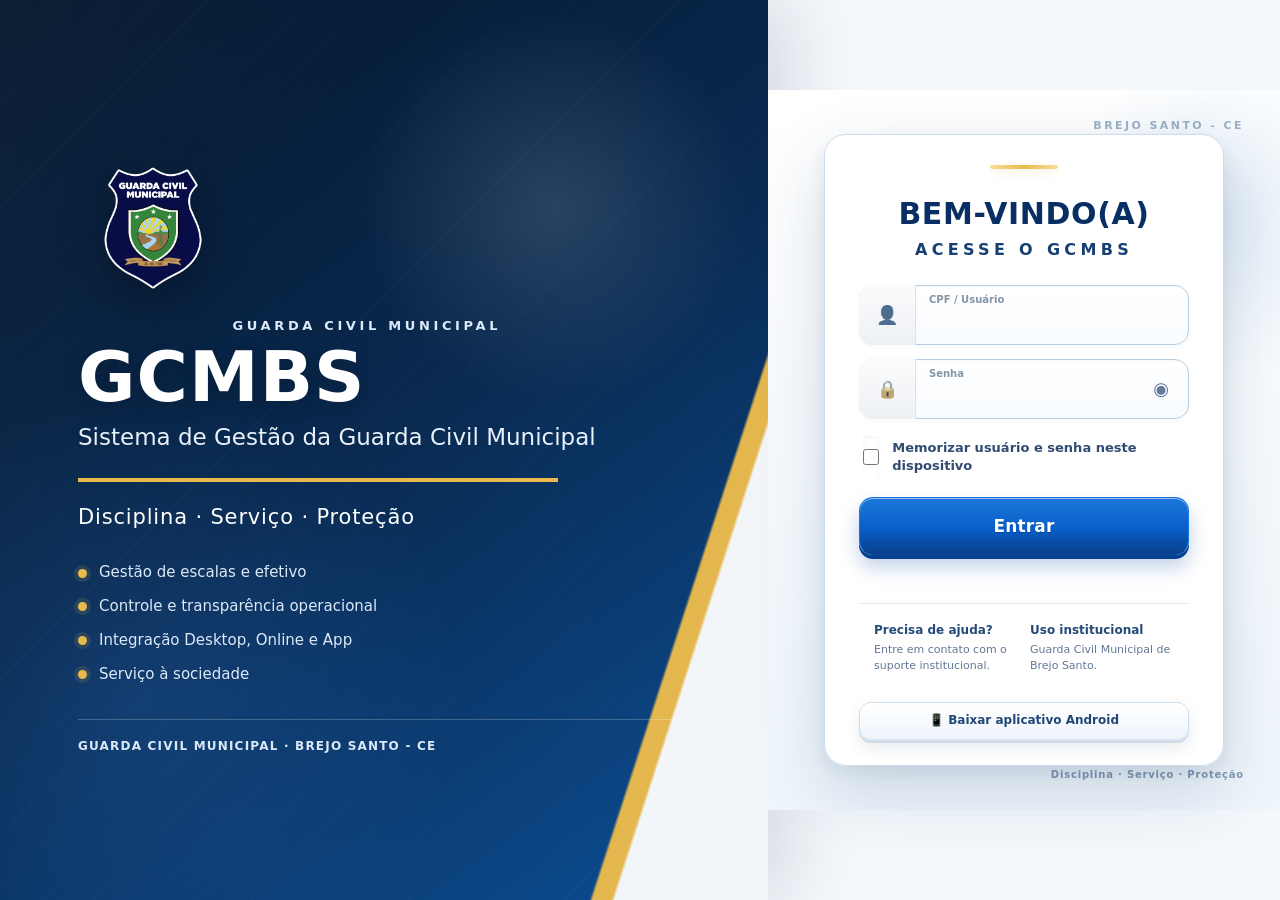
==== commit 31257af8: "Checklists R16: painel independente do legado e consulta autenticada" ====
--- a/banco-r2.html
+++ b/banco-r2.html
@@ -126,7 +126,7 @@
     <div class="form-section"><h2>Troca de óleo</h2><div id="chkOleoResumo" class="notice">Selecione uma viatura.</div><label class="inline-check"><input id="chkTrocaOleo" type="checkbox"> Óleo trocado neste check-list</label><label id="chkKmTrocaBox" class="hidden">KM da nova troca<input id="chkKmTroca" type="number" min="0"></label></div>
     <label>Observações<textarea id="chkObs"></textarea></label><div class="form-actions"><button class="primary" type="submit">Salvar check-list</button><button id="chkCancelar" class="secondary" type="button">Cancelar</button><span id="chkMsg" class="muted"></span></div>
   </form></div>
-  <div class="card"><h2>Histórico</h2><div id="chkLista" class="record-grid"></div></div>
+  <div class="card" id="gcChecklistCardR16"><h2>Histórico institucional de check-lists <small style="font-size:11px;color:#56728f">R16</small></h2><div id="gcChecklistInstitutionalR16" class="gc-chk-r15" role="region" aria-label="Histórico institucional">Aguardando consulta autenticada…</div><div id="chkLista" hidden aria-hidden="true" style="display:none!important"></div></div>
 </section>
 <section data-view="viaturas" class="hidden">
   <div class="desktop-page-head"><div><h1>Viaturas</h1><p>Acesso rápido aos módulos autorizados da frota.</p></div></div>
@@ -222,7 +222,7 @@
 </div>
 <script defer src="js/gcmbs-design-system-v76.js?v=100386-pendencias-only"></script>
 <script type="module" src="js/hf10-r15-online-stability.js?v=100110"></script>
-<script type="module" src="js/app-bank-r2-release.js?v=20261127-checklist-r15"></script>
+<script type="module" src="js/app-bank-r2-release.js?v=20261127-checklist-r16"></script>
 <script defer src="js/gcmbs-quadro-tipo-servico-v151.js?v=100177-extra-classify2"></script>
 <script defer src="js/gcmbs-status-desktop-v365.js?v=100365-sync-evidence"></script>
 
@@ -237,4 +237,5 @@
 <script defer src="js/gcmbs-v137-checklist-detalhado.js?v=100137"></script><script type="module" src="js/gcmbs-bank-competencia-v233.js?v=100328-model-b-30m"></script>
 <script type="module" src="js/gcmbs-permuta-agendada-v259.js?v=100328-model-b-30m"></script><script defer src="js/gcmbs-permuta-agendada-comando-v275.js?v=100328-model-b-30m"></script>
 <link rel="stylesheet" href="css/gcmbs-permuta-ux-v302.css?v=100302-ux6"><script defer src="js/gcmbs-permuta-ux-v302.js?v=100302-ux6"></script>
-<script defer src="js/gcmbs-permuta-cancel-v150.js?v=100296-r2-nomes-guerra"></script><script defer src="js/gcmbs-permutas-consulta-r9r3.js?v=100329-r9r3"></script><script defer src="js/gcmbs-forms-inline-r10.js?v=20261127-escopo-r12"></script><script defer src="js/gcmbs-permutas-layout-r11.js?v=100331-layout"></script></body></html>
+<script defer src="js/gcmbs-permuta-cancel-v150.js?v=100296-r2-nomes-guerra"></script><script defer src="js/gcmbs-permutas-consulta-r9r3.js?v=100329-r9r3"></script><script defer src="js/gcmbs-forms-inline-r10.js?v=20261127-escopo-r12"></script><script defer src="js/gcmbs-permutas-layout-r11.js?v=100331-layout"></script><script type="module" src="js/gcmbs-checklists-history-r16.js"></script>
+</body></html>
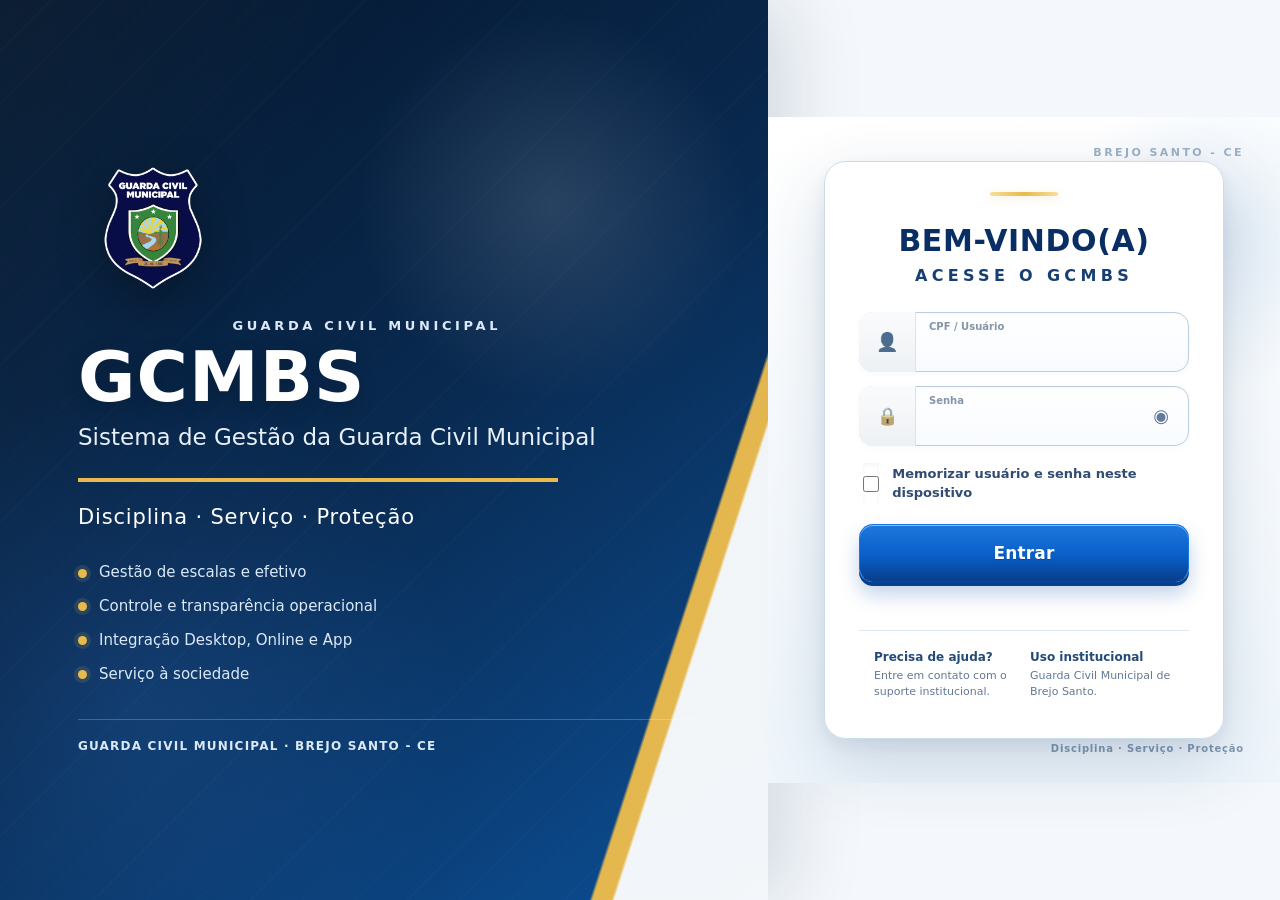
==== commit 7821dbb1: "Online R21: limpeza de menus e telas desativadas, carregamentos duplicados; preservar réplica e Mode" ====
--- a/banco-r2.html
+++ b/banco-r2.html
@@ -13,7 +13,7 @@
 <link rel="stylesheet" href="css/gcmbs-online-app-v124-top-final.css?v=100124">
 
 <!-- GCMBS_V127_FERIADOS_CSS -->
-<link rel="stylesheet" href="css/gcmbs-v127-feriados-nao-comandantes.css?v=100127">
+
 <link rel="stylesheet" href="css/gcmbs-report-grid-spacing-v176.css?v=100176">
 
 <!-- GCMBS_V285_LOGIN_HERO -->
@@ -39,6 +39,7 @@
 <link rel="stylesheet" href="css/gcmbs-permutas-layout-r11.css?v=100331-r11">
 <link rel="stylesheet" href="css/gcmbs-quadro-tela-unica-v381.css?v=100392-extra-buttons">
 <link rel="stylesheet" href="css/gcmbs-relatorios-r14.css?v=20261127-r14">
+<link rel="stylesheet" href="css/gcmbs-justificativas-r19.css">
 </head>
 <body>
 <section id="loginTela" class="login-screen">
@@ -52,7 +53,7 @@
       <div id="loginErro" class="login-error"></div>
     </form>
     <small class="muted">Use a mesma conta e senha do GCMBS Desktop.</small>
-    <div style="margin-top:14px;text-align:center"><a class="secondary" href="https://guardamunicipalbs-alt.github.io/gcmbs-online/instalar.html" target="_blank" rel="noopener" style="display:inline-block;text-decoration:none">📱 Baixar aplicativo Android</a></div>
+    
   </div>
 </section>
 
@@ -89,7 +90,12 @@
 </section>
 
 <section data-view="ocorrencias" class="hidden">
-  <div class="desktop-page-head"><div><h1>Ocorrências e Produção Operacional</h1><p>Formulário institucional equivalente ao Desktop, otimizado para uso em campo.</p></div><button id="occNovo" class="primary" type="button">Nova ocorrência</button></div>
+  <div class="desktop-page-head"><div><h1>Ocorrências e Produção Operacional</h1><p>Formulário institucional equivalente ao Desktop, otimizado para uso em campo.</p></div><div class="toolbar" style="display:flex;gap:8px;flex-wrap:wrap"><button id="occStatsBtnR17" class="secondary" type="button" aria-controls="occStatsR17" aria-expanded="false">Estatísticas</button><button id="occNovo" class="primary" type="button">Nova ocorrência</button></div></div>
+  <div id="occStatsR17" class="card" hidden>
+    <div class="os-head"><div><h2>Estatísticas de Ocorrências e Produção Operacional</h2><small class="muted">Indicadores institucionais · R18 · somente consulta</small></div><button id="occStatsCloseR17" class="secondary" type="button">Fechar</button></div>
+    <div class="os-filters"><label>Data inicial<input id="occStatsStartR17" type="date"></label><label>Data final<input id="occStatsEndR17" type="date"></label><label>Natureza<select id="occStatsNatureR17"><option value="">Todas</option></select></label><div class="os-actions"><button id="occStatsYearR17" class="secondary" type="button">Ano atual</button><button id="occStatsAllR17" class="secondary" type="button">Todo histórico</button><button id="occStatsRefreshR17" class="primary" type="button">Atualizar</button></div></div>
+    <div id="occStatsResultsR17" aria-live="polite"></div>
+  </div>
   <div id="occFormCard" class="card hidden"><form id="occForm" class="desktop-form">
     <div class="form-section"><h2>Dados da ocorrência</h2><div class="form-grid">
       <label>Data da ocorrência<input id="occData" type="date" required></label><label>Hora da ocorrência<input id="occHora" type="time" required></label>
@@ -116,7 +122,7 @@
   </form></div>
   <div class="card"><div class="toolbar"><div><h2>Ocorrências registradas</h2><small class="muted">Histórico sincronizado com o Desktop.</small></div></div><div id="occLista" class="record-grid"></div></div>
 </section>
-<section data-view="justificativas" class="hidden"><div class="desktop-page-head"><div><h1>Justificativa de Faltas</h1><p>Mesmo cadastro institucional do Desktop, sincronizado online.</p></div></div><div class="card"><h2>Justificativas</h2><p class="muted">Cadastre, consulte e acompanhe justificativas e documentos conforme sua permissão.</p><button id="abrirJustificativas" class="primary">Abrir Justificativa de Faltas</button></div></section>
+
 <section data-view="checklist" class="hidden">
   <div class="desktop-page-head"><div><h1>Check-list de Viaturas</h1><p>Inspeção rápida: todos os itens começam como OK; altere apenas o que apresentar problema.</p></div><button id="chkNovo" class="primary" type="button">Novo check-list</button></div>
   <div id="chkFormCard" class="card hidden"><form id="chkForm" class="desktop-form">
@@ -128,13 +134,7 @@
   </form></div>
   <div class="card" id="gcChecklistCardR16"><h2>Histórico institucional de check-lists <small style="font-size:11px;color:#56728f">R16</small></h2><div id="gcChecklistInstitutionalR16" class="gc-chk-r15" role="region" aria-label="Histórico institucional">Aguardando consulta autenticada…</div><div id="chkLista" hidden aria-hidden="true" style="display:none!important"></div></div>
 </section>
-<section data-view="viaturas" class="hidden">
-  <div class="desktop-page-head"><div><h1>Viaturas</h1><p>Acesso rápido aos módulos autorizados da frota.</p></div></div>
-  <div class="module-grid fleet-menu">
-    <article id="cardAbastecimento" class="module-card ready"><div><strong>Abastecimento</strong><small>Registros e histórico de abastecimentos.</small></div><button id="abrirAbastecimento" class="mini">Abrir</button></article>
-    <article id="cardManutencao" class="module-card ready"><div><strong>Manutenção</strong><small>Baixas, retornos e histórico de manutenção.</small></div><button id="abrirManutencao" class="mini">Abrir</button></article>
-  </div>
-</section>
+
 <section data-view="permutas" class="hidden">
   <div class="card" id="gcmbs-forms-historico-r6-link">
     <div id="gcmbs-nova-permuta-forms" style="display:flex;align-items:center;justify-content:space-between;flex-wrap:wrap;gap:14px;padding:16px 18px;margin-bottom:20px;border:1px solid #c5daef;border-left:4px solid #1766c6;border-radius:12px;background:#f0f6fd;color:#153a60">
@@ -170,11 +170,7 @@
     <button id="pmEnviar" class="primary full" type="submit">Enviar solicitação</button><button id="pmCancelarEdicao" class="secondary full hidden" type="button">Cancelar edição</button><div id="pmMsg" class="full request-message" role="status"></div>
   </form></div>
 </section>
-<section data-view="gratificacao" class="hidden">
-  <div class="desktop-page-head"><div><h1>Gratificação de Motorista</h1><p>Configuração e histórico do crédito automático por tempo reconhecido como motorista.</p></div></div>
-  <div class="card"><div class="toolbar"><h2>Automação</h2><span id="grStatus" class="badge">Carregando...</span></div><div id="grConfigBox" class="form-grid"><label class="full check"><input id="grAtivo" type="checkbox" disabled> Gratificação automática</label><label>Horas extras por hora como motorista<input id="grFator" type="number" min="0.001" max="1" step="0.001" value="0.125" disabled></label><div class="notice">Nesta fase segura, a ativação/desativação é feita no Desktop. Online e App acompanham o mesmo estado sincronizado.</div><button id="grSalvar" class="primary" type="button" disabled>Salvar configuração</button><span id="grMsg" class="muted"></span></div></div>
-  <div class="card"><div class="toolbar"><h2>Histórico</h2><label>Competência <input id="grComp" type="month"></label></div><div id="grResumo" class="grid"></div><div id="grLista" class="record-grid"></div></div>
-</section>
+
 <section data-view="banco" class="hidden">
 <div class="card"><div class="toolbar"><h2 id="tituloBanco">Meu banco de horas</h2><label>Competência <input id="bhCompetenciaFiltro" type="month"></label></div><div class="grid"><div class="metric">50%<b id="bh50">0h00</b></div><div class="metric">100%<b id="bh100">0h00</b></div><div class="metric">Débitos<b id="bhDeb">0h00</b></div><div class="metric">Saldo<b id="bhSaldo">0h00</b></div></div></div>
 <div class="card"><h2>Solicitar correção</h2><p class="muted">Solicitações devem ser feitas em blocos de 30 minutos. O saldo só muda após aprovação do Comando.</p><form id="formBancoCorrecao" class="form-grid"><label>Competência<input id="bcComp" type="month" required></label><label>Data do serviço<input id="bcData" type="date" required></label><label>Horas<input id="bcHoras" type="number" min="0" max="200" step="1" value="0" required></label><label>Minutos<select id="bcMinutos"><option value="0">00</option><option value="30">30</option></select></label><label>Classe<select id="bcClasse"><option value="50">50%</option><option value="100">100%</option></select></label><label class="full">Descrição<textarea id="bcDescricao" required placeholder="Descreva a correção solicitada"></textarea></label><button id="bcEnviar" class="primary full" type="submit">Enviar solicitação</button><div id="bcMsg" class="full request-message" role="status"></div></form></div>
@@ -212,30 +208,31 @@
 </section>
 <section data-view="perfil" class="hidden">
   <div class="card"><h2>Meu perfil</h2><p><b>Usuário:</b> <span id="perfilUsuario"></span></p><p><b>Perfil:</b> <span id="perfilRole"></span></p></div>
-  <div class="card" id="appAtualizacaoCard"><h2>Aplicativo Android</h2><p class="muted">Versão deste pacote: <b>10.0.157</b>. Use a página oficial para instalar ou atualizar sem cabo USB.</p><div class="toolbar"><a class="primary" href="https://guardamunicipalbs-alt.github.io/gcmbs-online/instalar.html" target="_blank" rel="noopener" style="display:inline-block;text-decoration:none">Baixar / atualizar app</a><button id="verificarAtualizacaoApp" class="secondary" type="button">Verificar atualização</button></div><div id="statusAtualizacaoApp" class="notice">Consulte a versão publicada antes de instalar.</div></div>
+  
   <div class="card"><h2>Permissões recebidas do Desktop</h2><div id="listaPermissoes" class="permission-list"></div></div>
-  <div class="card"><h2>Solicitações enviadas pelo aplicativo</h2><div id="listaSolicitacoes" class="list"></div></div><div class="notice">As solicitações são enviadas ao GCMBS Desktop para validação e processamento. O gerador de escala não é alterado pelo aplicativo.</div>
+  <div class="card"><h2>Minhas solicitações ao GCMBS</h2><div id="listaSolicitacoes" class="list"></div></div><div class="notice">As solicitações são encaminhadas ao Desktop para validação e processamento.</div>
 </section>
 </main>
 <div id="quadroModal" class="quadro-modal hidden" role="dialog" aria-modal="true"><div class="quadro-modal-card"><div class="quadro-modal-head"><h2 id="quadroModalTitulo">Detalhes</h2><button id="quadroModalFechar" type="button">×</button></div><div id="quadroModalMeta" class="muted"></div><div id="quadroModalLista" class="list"></div></div></div>
 <nav id="mainNav" class="desktop-nav"><div class="nav-brand"><strong>GCMBS</strong><small>Menus autorizados</small></div><div id="navGroups" class="nav-groups"></div><div class="nav-fixed"><button data-go="perfil" data-fixed="true">👤 <span>Meu Perfil</span></button></div></nav><div id="navBackdrop" class="nav-backdrop hidden"></div>
 </div>
-<script defer src="js/gcmbs-design-system-v76.js?v=100386-pendencias-only"></script>
+<script defer src="js/gcmbs-design-system-v76.js?v=20261127-clean-r21"></script>
 <script type="module" src="js/hf10-r15-online-stability.js?v=100110"></script>
-<script type="module" src="js/app-bank-r2-release.js?v=20261127-checklist-r16"></script>
+<script type="module" src="js/app-bank-r2-release.js?v=20261127-clean-r21"></script>
 <script defer src="js/gcmbs-quadro-tipo-servico-v151.js?v=100177-extra-classify2"></script>
 <script defer src="js/gcmbs-status-desktop-v365.js?v=100365-sync-evidence"></script>
 
-<script defer src="js/gcmbs-desktop-parity-v107.js?v=100388-route-guard"></script><script type="module" src="js/gcmbs-audit-fixes-v110.js?v=100156"></script>
+<script defer src="js/gcmbs-desktop-parity-r19.js"></script><script type="module" src="js/gcmbs-audit-fixes-v110.js?v=20261127-clean-r21"></script>
 <!-- GCMBS_V118_EXACT_LAYOUT -->
 <script defer src="js/gcmbs-online-app-v118-exact.js?v=100393-r3-clicks-verified"></script>
 <!-- V394: paridade funcional dos detalhes, sem alterar valores do espelho -->
 <script defer src="js/gcmbs-quadro-paridade-v394.js?v=100403-ordinario-pendente"></script><!-- GCMBS_V122_CONTROLS_SCRIPT -->
 <script defer src="js/gcmbs-online-app-v122-controls.js?v=100122"></script>
 <!-- GCMBS_V127_FERIADOS_JS -->
-<script defer src="js/gcmbs-v127-feriados-nao-comandantes.js?v=100127"></script>
+
 <script defer src="js/gcmbs-v137-checklist-detalhado.js?v=100137"></script><script type="module" src="js/gcmbs-bank-competencia-v233.js?v=100328-model-b-30m"></script>
 <script type="module" src="js/gcmbs-permuta-agendada-v259.js?v=100328-model-b-30m"></script><script defer src="js/gcmbs-permuta-agendada-comando-v275.js?v=100328-model-b-30m"></script>
 <link rel="stylesheet" href="css/gcmbs-permuta-ux-v302.css?v=100302-ux6"><script defer src="js/gcmbs-permuta-ux-v302.js?v=100302-ux6"></script>
 <script defer src="js/gcmbs-permuta-cancel-v150.js?v=100296-r2-nomes-guerra"></script><script defer src="js/gcmbs-permutas-consulta-r9r3.js?v=100329-r9r3"></script><script defer src="js/gcmbs-forms-inline-r10.js?v=20261127-escopo-r12"></script><script defer src="js/gcmbs-permutas-layout-r11.js?v=100331-layout"></script><script type="module" src="js/gcmbs-checklists-history-r16.js"></script>
+<script defer src="js/gcmbs-occ-statistics-r18.js"></script>
 </body></html>
--- a/css/gcmbs-justificativas-r19.css
+++ b/css/gcmbs-justificativas-r19.css
@@ -0,0 +1,41 @@
+/* R19 — exclusivamente Justificativa de Faltas, sem alterar campos ou envio. */
+html.gc107-clean body.gc107-cadastro #onlineRegistrosCard.gc-just-r19{padding:0!important;gap:12px!important;background:transparent!important;box-shadow:none!important;border:0!important;min-width:0}
+html body #onlineRegistrosCard.gc-just-r19 #gc170Panel{order:0!important;margin:0!important;padding:12px 15px!important;background:linear-gradient(180deg,#f8fbff,#f2f7fc)!important;border:1px solid #c5d8ec!important;border-radius:13px!important}
+#onlineRegistrosCard.gc-just-r19 #gc170Panel h3{font-size:17px!important;line-height:1.3;margin:0 0 3px!important;color:#14375c}
+#onlineRegistrosCard.gc-just-r19 .gc170Grid{grid-template-columns:1.35fr repeat(4,minmax(0,1fr))!important;gap:8px 10px!important;margin:9px 0!important}
+#onlineRegistrosCard.gc-just-r19 .gc170Grid label{font-size:12px!important;gap:4px!important}
+#onlineRegistrosCard.gc-just-r19 .gc170Grid :is(input,select){min-height:34px!important;padding:5px 8px!important}
+#onlineRegistrosCard.gc-just-r19 .gc170Actions{gap:7px!important}
+#onlineRegistrosCard.gc-just-r19 .gc170Actions button{min-height:34px!important;padding:6px 12px!important}
+#onlineRegistrosCard.gc-just-r19 .gc170Note{font-size:11px!important;margin:4px 0!important;line-height:1.35!important}
+#onlineRegistrosCard.gc-just-r19 .gc170Status{margin:8px 0 3px!important;font-size:12px!important}
+html.gc107-clean body.gc107-cadastro #onlineRegistrosCard.gc-just-r19 #onlineEditor .module-editor-card{padding:12px 14px!important;border-radius:13px!important;box-shadow:0 2px 8px rgba(18,53,92,.07)!important}
+html.gc107-clean body.gc107-cadastro #onlineRegistrosCard.gc-just-r19 #onlineEditor .module-editor-head{align-items:center!important;margin-bottom:9px!important;padding-bottom:6px!important}
+html.gc107-clean body.gc107-cadastro #onlineRegistrosCard.gc-just-r19 #onlineEditor .module-editor-head>div{display:flex;flex-wrap:wrap;gap:5px 10px;align-items:center;flex-direction:row-reverse;justify-content:space-between;width:100%}
+html.gc107-clean body.gc107-cadastro #onlineRegistrosCard.gc-just-r19 #onlineEditor .module-kicker{background:#e2eefb!important;color:#204b76!important;padding:4px 8px;border-radius:12px}
+html.gc107-clean body.gc107-cadastro #onlineRegistrosCard.gc-just-r19 #onlineEditor #onlineCampos{display:grid!important;grid-template-columns:minmax(0,1.05fr) minmax(0,1.15fr) minmax(0,0.9fr)!important;gap:10px!important;align-items:stretch}
+html.gc107-clean body.gc107-cadastro #onlineRegistrosCard.gc-just-r19 #onlineEditor .module-editor-section{margin:0!important;padding:10px!important;background:#f8fbff!important;border:1px solid #cbddef!important;border-radius:11px!important;min-width:0}
+html.gc107-clean body.gc107-cadastro #onlineRegistrosCard.gc-just-r19 #onlineEditor .module-editor-section h3{font-size:14px!important;text-transform:none!important;letter-spacing:0!important;color:#12385e!important;margin-bottom:9px!important}
+html.gc107-clean body.gc107-cadastro #onlineRegistrosCard.gc-just-r19 #onlineEditor .form-grid{grid-template-columns:repeat(2,minmax(0,1fr))!important;gap:8px!important}
+html.gc107-clean body.gc107-cadastro #onlineRegistrosCard.gc-just-r19 #onlineEditor .form-grid label:has([data-online-field="guarda_id"]){grid-column:1/-1!important}
+html.gc107-clean body.gc107-cadastro #onlineRegistrosCard.gc-just-r19 #onlineEditor label{font-size:11px!important;line-height:1.35!important;min-width:0}
+html.gc107-clean body.gc107-cadastro #onlineRegistrosCard.gc-just-r19 #onlineEditor :is(input:not([type=checkbox]):not([type=radio]),select,textarea){box-sizing:border-box!important;min-width:0!important;min-height:35px!important;padding:6px 8px!important;font-size:12px!important}
+html.gc107-clean body.gc107-cadastro #onlineRegistrosCard.gc-just-r19 #onlineEditor textarea{height:52px!important;min-height:52px!important;resize:vertical!important}
+html.gc107-clean body.gc107-cadastro #onlineRegistrosCard.gc-just-r19 #onlineEditor #onlineCampos>label:has(#onlineArquivoJustificativa){grid-column:auto!important;align-content:start;align-self:stretch;padding:10px!important;border:1px solid #cbddef!important;border-radius:11px!important;background:#f8fbff!important;overflow-wrap:anywhere;gap:8px!important}
+html.gc107-clean body.gc107-cadastro #onlineRegistrosCard.gc-just-r19 #onlineEditor #onlineCampos>label:has(#onlineArquivoJustificativa)::before{content:"Anexo";display:block;font-size:14px;font-weight:850;color:#12385e;margin-bottom:2px}
+html.gc107-clean body.gc107-cadastro #onlineRegistrosCard.gc-just-r19 #onlineEditor #onlineArquivoJustificativa{height:auto!important;min-height:78px!important;padding:12px 7px!important;border:1px dashed #8daed2!important;border-radius:9px!important;background:#f1f6fc!important;cursor:pointer;white-space:normal!important}
+#onlineRegistrosCard.gc-just-r19 #onlineArquivoJustificativa::file-selector-button{display:block;width:100%;margin:0 0 8px;padding:8px;border:1px solid #b3cce8;border-radius:7px;background:white;color:#1353a4;font-weight:700;cursor:pointer}
+html.gc107-clean body.gc107-cadastro #onlineRegistrosCard.gc-just-r19 #onlineEditor .module-editor-actions{padding-top:7px!important;margin-top:8px!important;gap:8px!important}
+html.gc107-clean body.gc107-cadastro #onlineRegistrosCard.gc-just-r19 #onlineEditor .module-editor-actions button{min-height:34px!important;padding:0 14px!important;border-radius:8px!important}
+#onlineRegistrosCard.gc-just-r19 #gc107ListHead{margin:0!important;padding:9px 12px 0!important;border:1px solid #cbddef;border-bottom:0;border-radius:12px 12px 0 0;background:#fff}
+#onlineRegistrosCard.gc-just-r19 #gc107TableHost{margin-top:-12px!important;padding:10px 12px!important;border:1px solid #cbddef;border-top:0;border-radius:0 0 12px 12px;background:#fff;box-sizing:border-box}
+#onlineRegistrosCard.gc-just-r19 .gc107-table-wrap{max-height:45vh;overflow:auto!important;border-radius:8px!important;box-shadow:none!important}
+#onlineRegistrosCard.gc-just-r19 .gc107-table{min-width:680px!important;width:100%!important;table-layout:auto!important;height:auto!important}
+#onlineRegistrosCard.gc-just-r19 .gc107-table :is(th,td){padding:7px 8px!important;font-size:11px!important;line-height:1.4!important;height:auto!important;min-height:0!important;white-space:normal!important;overflow-wrap:anywhere!important}
+#onlineRegistrosCard.gc-just-r19 .gc107-table :is(th,td):first-child{display:none!important}
+#onlineRegistrosCard.gc-just-r19 .gc107-table thead th{background:#dce9f6!important;color:#173b61!important}
+#onlineRegistrosCard.gc-just-r19 .gc107-inline-actions{flex-wrap:wrap!important;gap:4px!important}
+#onlineRegistrosCard.gc-just-r19 .gc107-inline-actions button{min-height:28px!important;padding:3px 7px!important}
+#onlineRegistrosCard.gc-just-r19 .gc107-empty{padding:16px!important;min-height:50px!important;text-align:center}
+@media(max-width:1150px){html.gc107-clean body.gc107-cadastro #onlineRegistrosCard.gc-just-r19 #onlineEditor #onlineCampos{grid-template-columns:repeat(2,minmax(0,1fr))!important}html.gc107-clean body.gc107-cadastro #onlineRegistrosCard.gc-just-r19 #onlineEditor #onlineCampos>label:has(#onlineArquivoJustificativa){grid-column:1/-1!important}#onlineRegistrosCard.gc-just-r19 .gc170Grid{grid-template-columns:repeat(3,minmax(0,1fr))!important}}
+@media(max-width:700px){html.gc107-clean body.gc107-cadastro #onlineRegistrosCard.gc-just-r19 #onlineEditor #onlineCampos,#onlineRegistrosCard.gc-just-r19 .gc170Grid{grid-template-columns:1fr!important}#onlineRegistrosCard.gc-just-r19 .gc107-table-wrap{max-height:none}}
